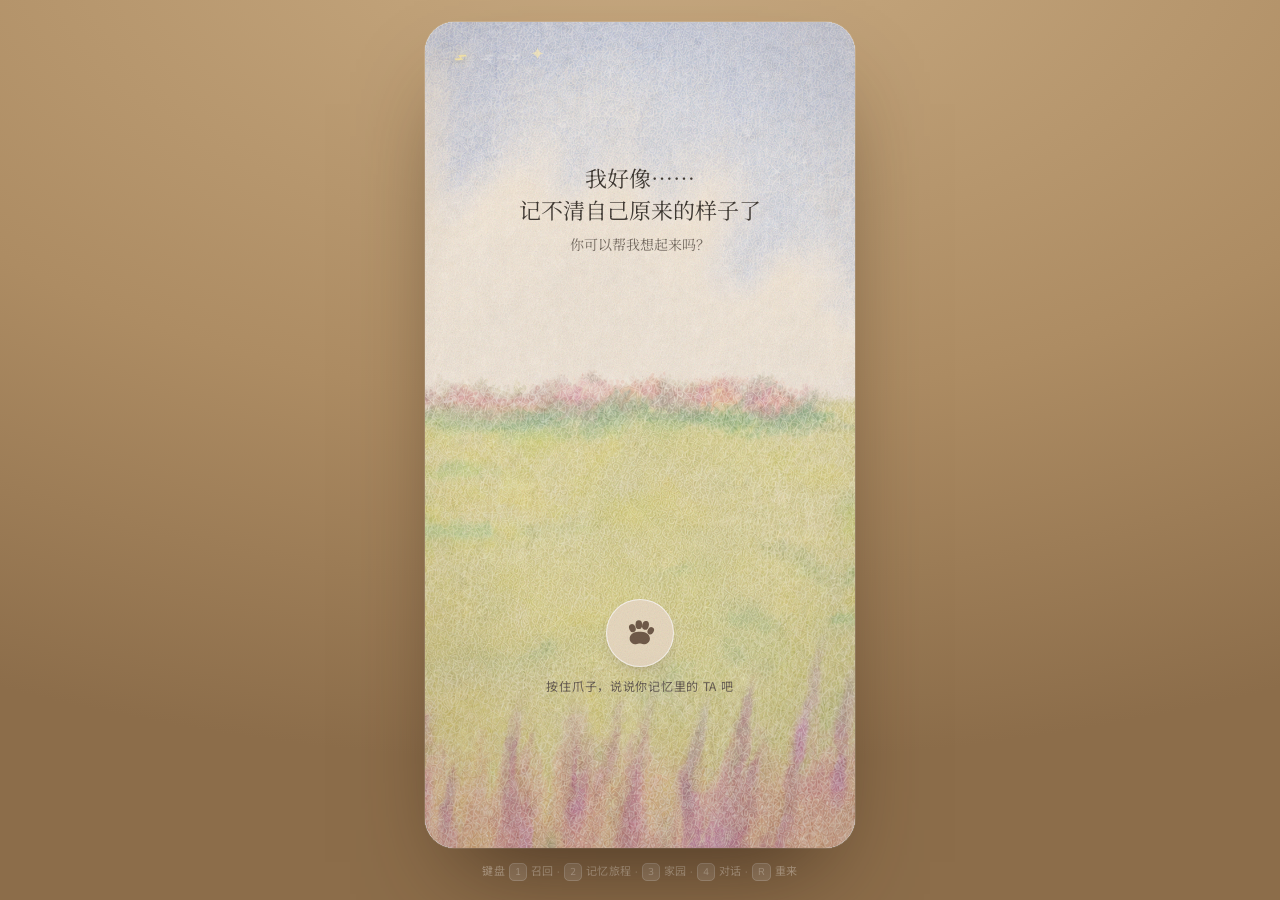
==== prototype/index.html @ 5ba0af64 "feat: update Puppyland onboarding and memory journey" ====
<!doctype html>
<html lang="zh-CN">
<head>
<meta charset="utf-8">
<meta name="viewport" content="width=device-width, initial-scale=1, viewport-fit=cover">
<title>Puppyland</title>
<link rel="preconnect" href="https://fonts.googleapis.com">
<link rel="preconnect" href="https://fonts.gstatic.com" crossorigin>
<link rel="stylesheet" href="https://fonts.googleapis.com/css2?family=Noto+Sans+SC:wght@300;400;500&family=Noto+Serif+SC:wght@300;400;500&family=Nunito:wght@400;600&family=Schoolbell&display=swap">
<link rel="stylesheet" href="style.css">
</head>
<body>

<svg class="svg-defs" aria-hidden="true" focusable="false">
  <symbol id="paw" viewBox="0 0 26 26">
    <ellipse cx="6.2" cy="9.4" rx="2.7" ry="3.5" transform="rotate(-20 6.2 9.4)"/>
    <ellipse cx="11.6" cy="6.4" rx="2.8" ry="3.7"/>
    <ellipse cx="17.2" cy="7.0" rx="2.8" ry="3.7" transform="rotate(14 17.2 7)"/>
    <ellipse cx="21.6" cy="11.6" rx="2.5" ry="3.2" transform="rotate(30 21.6 11.6)"/>
    <path d="M13.6 12.4c4.3 0 7.3 2.6 7.3 5.8 0 3-2.6 4.6-5.2 4.6-1.5 0-2.2-.5-3.3-.5-1.1 0-1.8.5-3.3.5-2.6 0-5.2-1.6-5.2-4.6 0-3.2 3-5.8 7.3-5.8Z"/>
  </symbol>
  <symbol id="play" viewBox="0 0 24 24"><path d="M9 6.6c0-.9 1-1.4 1.7-.9l7.2 4.9a1.1 1.1 0 0 1 0 1.8l-7.2 4.9c-.7.5-1.7 0-1.7-.9V6.6Z"/></symbol>
  <symbol id="send" viewBox="0 0 24 24"><path d="M4.3 11.2 18.6 5.1c.9-.4 1.8.5 1.4 1.4l-6.1 14.3c-.4 1-1.8.9-2.1-.1l-1.6-5.3-5.3-1.6c-1-.3-1.1-1.7-.1-2.1Z"/></symbol>
  <symbol id="camera" viewBox="0 0 24 24"><path d="M9.2 4.5h5.6l1.1 2h2.6a2 2 0 0 1 2 2v8.8a2 2 0 0 1-2 2H5.5a2 2 0 0 1-2-2V8.5a2 2 0 0 1 2-2h2.6l1.1-2Z" fill="none" stroke="currentColor" stroke-width="1.6" stroke-linejoin="round"/><circle cx="12" cy="12.8" r="3.4" fill="none" stroke="currentColor" stroke-width="1.6"/></symbol>
</svg>

<div id="app">
  <div class="stage" id="stage">
    <div class="grain" aria-hidden="true"></div>
    <div class="vignette" aria-hidden="true"></div>

    <!-- ── 品牌开屏 ─────────────────────────────────── -->
    <section class="scene splash-screen" data-scene="splash" aria-label="Puppyland 开屏">
      <div class="splash-center" aria-hidden="true">
        <img src="assets/puppyland-mark.png" alt="">
      </div>
      <div class="splash-brand" aria-label="Puppyland">
        <img src="assets/puppyland-mark.png" alt="">
        <span>Puppyland</span>
      </div>
    </section>

    <!-- ── 第二阶段：连续叙事式记忆旅程 ───────────────── -->
    <section class="scene journey-page" data-scene="journey" aria-label="记忆旅程">
      <div class="journey-world" id="journeyWorld">
        <div class="journey-sky"></div>
        <div class="journey-mountains"></div>
        <div class="journey-ground"></div>
        <div class="journey-road"></div>
        <div class="journey-bridge" aria-hidden="true"><span></span></div>
        <div class="journey-particles" id="journeyParticles"></div>
        <div class="pet-slot journey-pet" id="journeyPet">
          <img class="pet" src="assets/pet-idle.webp" alt="正在找回自己的小狗">
        </div>
        <video class="journey-group-video" id="journeyGroupVideo" src="assets/puppy-group-bridge.mp4" muted playsinline preload="auto" aria-label="小狗们一起走过彩虹桥"></video>
      </div>
      <div class="journey-progress" id="journeyProgress" aria-label="记忆旅程足迹"></div>
      <div class="journey-card" id="journeyCard">
        <p class="journey-kicker" id="journeyKicker">召回 TA</p>
        <h2 class="journey-title" id="journeyTitle">我好像……记不清自己原来的样子了</h2>
        <p class="journey-copy" id="journeyCopy">你可以帮我想起来吗？</p>
        <div class="journey-creator" id="journeyCreator">
          <button class="journey-voice" id="journeyVoice" type="button" aria-label="按住爪子，说说你记忆里的 TA 吧">
            <svg viewBox="0 0 26 26"><use href="#paw"></use></svg>
          </button>
          <span class="journey-voice-label" id="journeyVoiceLabel">按住爪子，说说你记忆里的 TA 吧</span>
        </div>
        <div class="journey-confirm" id="journeyConfirm" hidden>
          <div class="journey-confirm-tools">
            <p>照片会帮助我更快找回自己的样子。</p>
            <label class="journey-add-photo" aria-label="补充照片，让小狗更像记忆里的样子">
              <input id="journeyRegeneratePhoto" type="file" accept="image/*">
              <svg viewBox="0 0 24 24" aria-hidden="true"><use href="#camera"></use></svg>
              <span>补充照片</span>
            </label>
          </div>
          <button class="ghost-btn journey-confirm-btn" id="journeyConfirmBtn" type="button">暂时跳过</button>
        </div>
      </div>
    </section>

    <!-- ── 从狗狗社区进入属于 TA 的家 ────────────────── -->
    <section class="scene neighborhood-scene" data-scene="weave" aria-label="寻找属于小狗的家">
      <div class="neighborhood-camera" aria-hidden="true">
        <div class="neighborhood-map">
          <img src="assets/puppy-neighborhood.jpg" alt="">
          <i class="neighbor-light light-one"></i>
          <i class="neighbor-light light-two"></i>
          <i class="neighbor-light light-three"></i>
          <div class="chosen-home">
            <span class="chosen-halo"></span>
            <svg viewBox="0 0 26 26"><use href="#paw"></use></svg>
          </div>
        </div>
        <div class="neighborhood-wash"></div>
      </div>
      <div class="dock">
        <p class="narration serif" id="nWeave"></p>
      </div>
    </section>

    <!-- ── 第三阶段：家园入口 ─────────────────────────── -->
    <section class="scene home-hub" data-scene="home" aria-label="小狗的家">
      <div class="home-art" aria-hidden="true"></div>
      <div class="home-night" aria-hidden="true"></div>
      <button class="home-hotspot home-lamp" id="homeLamp" type="button" aria-label="关灯，让小狗休息"></button>
      <button class="home-hotspot home-mailbox" id="homeMailbox" type="button" aria-label="打开信箱，阅读今天的来信"></button>
      <button class="home-hotspot home-bowl" id="homeBowl" type="button" aria-label="点击饭盆"></button>
      <button class="home-hotspot home-pet" id="homePet" type="button" aria-label="和小狗说说话"></button>
      <p class="home-bubble" id="homeNote" role="status" aria-live="polite"></p>
    </section>

    <!-- ── 读信子页面 ───────────────────────────────── -->
    <section class="scene letter-page" data-scene="letter" aria-label="今天的来信">
      <section class="letter-sheet" id="letterSheet" aria-labelledby="letterTitle" hidden>
        <button class="letter-close" id="letterClose" type="button" aria-label="回到家">×</button>
        <div class="letter-reading">
          <p class="letter-date" id="letterDate"></p>
          <h2 id="letterTitle">今天的信</h2>
          <div class="letter-body" id="letterBody"></div>
          <p class="letter-sign" id="letterSign"></p>
        </div>
      </section>
    </section>

    <!-- ── Companion：小狗对话 ───────────────────────── -->
    <section class="scene companion" data-scene="companion" aria-label="家园">
      <header class="c-head">
        <span class="c-name" id="cName">家</span>
        <span class="c-sub" id="cSub">灯还亮着</span>
        <button class="home-back" id="homeBack" type="button" aria-label="回到小狗的家">
          <span class="home-back-roof"></span><span class="home-back-wall"></span>
        </button>
      </header>
      <div class="thread" id="thread" role="log" aria-live="polite"></div>
      <div class="pet-slot companion-pet" id="petC"><img class="pet" src="assets/pet-idle.webp" alt="小狗陪在身边"></div>
      <form class="composer" id="composer" autocomplete="off">
        <input class="c-input" id="cInput" type="text" placeholder="说点什么…" aria-label="说点什么">
        <button class="icon-btn continue" id="btnContinue" type="button" aria-label="继续，让故事往下走">
          <svg viewBox="0 0 24 24"><use href="#play"></use></svg>
        </button>
        <button class="icon-btn send" id="btnSend" type="submit" aria-label="发送">
          <svg viewBox="0 0 24 24"><use href="#send"></use></svg>
        </button>
      </form>
    </section>

    <!-- 通用：语音录制浮层 -->
    <div class="rec-overlay" id="recOverlay" hidden>
      <div class="rec-card">
        <div class="wave" id="wave" aria-hidden="true"></div>
        <p class="rec-tip" id="recTip">松开结束</p>
      </div>
    </div>
  </div>

  <p class="stage-note">键盘 <kbd>1</kbd> 召回 · <kbd>2</kbd> 记忆旅程 · <kbd>3</kbd> 家园 · <kbd>4</kbd> 对话 · <kbd>R</kbd> 重来</p>
</div>

<script src="app.js"></script>
</body>
</html>
---- prototype/style.css ----
/* ==========================================================================
   记忆家园 Memory Home — 前端原型样式
   视觉基准：牛皮纸质感 2D 治愈系插画（取自参考图的房子与小狗三视图）
   这是一个"单一视觉世界"的设计：画面里的白天/夜晚由剧情决定，
   不跟随系统深浅色切换，因此所有颜色都显式绘制，不做 prefers-color-scheme 反转。
   ========================================================================== */

:root{
  /* 纸与光 */
  --kraft:        #E4CEAC;   /* 牛皮纸底 */
  --kraft-deep:   #C6A882;   /* 页面外场 / 黄昏 */
  --cream:        #F7E8CD;   /* 房子填充、卡片、消息底 */
  --cream-hi:     #FDF4E4;

  /* 物件色（全部来自参考图） */
  --terracotta:   #C87C5C;   /* 信箱、灯罩 —— 唯一的强调色 */
  --terracotta-d: #A96044;
  --dusk-blue:    #9FBBD1;   /* 窗、饭盆 */
  --dusk-blue-d:  #7C9DB8;
  --bulb:         #F2C56E;   /* 灯光、亮起的爪印 */
  --wood:         #C9A87C;

  /* 墨（永远是柔褐，不用纯黑） */
  --ink:          #4B3A2E;
  --ink-mid:      #7A6350;
  --ink-soft:     #9A8168;
  --ink-faint:    rgba(75,58,46,.30);

  /* 夜 */
  --night:        #3B322D;
  --night-hi:     #55483F;

  --r-lg: 26px;
  --r-md: 16px;
  --r-sm: 10px;

  --ease: cubic-bezier(.22,.61,.36,1);
  --detail: 0;              /* 0 = 轮廓模糊，1 = 形象清晰 */

  --font-ui: "Noto Sans SC", "PingFang SC", "Hiragino Sans GB", system-ui, sans-serif;
  --font-story: "Noto Serif SC", "Songti SC", Georgia, serif;
  --font-num: "Nunito", var(--font-ui);
  --font-brand: "Schoolbell", "Comic Sans MS", cursive;
}

*,*::before,*::after{ box-sizing:border-box; }

html,body{ height:100%; }
body{
  margin:0;
  font-family:var(--font-ui);
  color:var(--ink);
  background:
    radial-gradient(120% 95% at 50% -10%, #C9AB82 0%, #AD8C63 58%, #8C6D4A 100%);
  -webkit-font-smoothing:antialiased;
  text-rendering:optimizeLegibility;
}

.svg-defs{ position:absolute; width:0; height:0; overflow:hidden; }

#app{
  min-height:100dvh;
  display:flex;
  flex-direction:column;
  align-items:center;
  justify-content:center;
  gap:14px;
  padding:18px;
}

/* ── 舞台（手机画幅） ───────────────────────────────── */
.stage{
  position:relative;
  width:min(430px, 100%);
  height:min(880px, calc(100dvh - 74px));
  border-radius:30px;
  overflow:hidden;
  background:var(--kraft);
  box-shadow:
    0 48px 90px -34px rgba(48,31,18,.72),
    0 0 0 1px rgba(255,255,255,.16),
    0 2px 0 0 rgba(255,255,255,.35) inset;
  isolation:isolate;
}

.grain{
  position:absolute; inset:0; z-index:60; pointer-events:none;
  opacity:.16; mix-blend-mode:multiply;
  background-image:url("data:image/svg+xml,%3Csvg xmlns='http://www.w3.org/2000/svg' width='200' height='200'%3E%3Cfilter id='n'%3E%3CfeTurbulence type='fractalNoise' baseFrequency='0.85' numOctaves='4' stitchTiles='stitch'/%3E%3C/filter%3E%3Crect width='200' height='200' filter='url(%23n)'/%3E%3C/svg%3E");
}
.vignette{
  position:absolute; inset:0; z-index:59; pointer-events:none;
  background:radial-gradient(105% 75% at 50% 42%, transparent 45%, rgba(90,62,40,.22) 100%);
}

.stage-note{
  margin:0; font-family:var(--font-num); font-size:11px; letter-spacing:.04em;
  color:rgba(255,246,232,.5);
}
.stage-note kbd{
  font-family:var(--font-num); font-size:10px; padding:1px 5px;
  border-radius:5px; background:rgba(255,255,255,.16); border:1px solid rgba(255,255,255,.22);
}

/* ── 场景切换 ──────────────────────────────────────── */
.scene{
  position:absolute; inset:0; z-index:10;
  display:flex; flex-direction:column;
  opacity:0; visibility:hidden;
  transition:opacity .9s var(--ease), visibility .9s;
}
.scene.is-active{ opacity:1; visibility:visible; }
.scene.is-leaving{ opacity:0 !important; visibility:hidden !important; transition:none !important; }
.scene{ --dock-tint:241,226,199; }

/* ── Puppyland 品牌开屏 ────────────────────────────── */
.stage.is-splash .vignette{ opacity:0; }
.stage.is-splash .grain{ opacity:.09; }
.splash-screen{
  background:
    radial-gradient(90% 62% at 50% 43%, rgba(255,249,232,.48), transparent 72%),
    linear-gradient(180deg,#EDE1CE 0%,#E7D6BC 54%,#E4D0B2 100%);
  color:#4A423A;
}
.splash-center{
  position:absolute; left:50%; top:44%; width:116px; height:116px;
  transform:translate(-50%,-50%);
  display:grid; place-items:center;
  border-radius:50%;
  background:rgba(255,249,238,.28);
  box-shadow:0 12px 32px rgba(126,96,64,.08);
  animation:splashMarkIn .9s var(--ease) both;
}
.splash-center img{ display:block; width:88px; height:88px; object-fit:contain; }
.splash-brand{
  position:absolute; left:50%; bottom:calc(8.5% + env(safe-area-inset-bottom));
  transform:translateX(-50%);
  display:flex; align-items:center; justify-content:center; gap:11px;
  white-space:nowrap;
  animation:splashBrandIn .8s var(--ease) .45s both;
}
.splash-brand img{ width:35px; height:35px; object-fit:contain; }
.splash-brand span{
  color:#403A35;
  font-family:var(--font-brand);
  font-size:39px; font-weight:400; line-height:1;
  letter-spacing:.025em;
}
@keyframes splashMarkIn{ from{ opacity:0; transform:translate(-50%,-46%) scale(.9); } to{ opacity:1; transform:translate(-50%,-50%) scale(1); } }
@keyframes splashBrandIn{ from{ opacity:0; transform:translate(-50%,10px); } to{ opacity:1; transform:translate(-50%,0); } }

.world{ position:absolute; inset:0; overflow:hidden; }

.dock{
  position:absolute; left:0; right:0; bottom:0; z-index:7;
  padding:26px 24px calc(24px + env(safe-area-inset-bottom));
  display:flex; flex-direction:column; gap:14px;
  background:linear-gradient(180deg, rgba(var(--dock-tint),0) 0%, rgba(var(--dock-tint),.7) 22%, rgba(var(--dock-tint),.95) 58%, rgba(var(--dock-tint),.98) 100%);
  transition:background 2.4s var(--ease);
}

/* ── 旁白 ─────────────────────────────────────────── */
.narration{
  margin:0; min-height:3.2em;
  font-family:var(--font-story); font-weight:300;
  font-size:16.5px; line-height:1.85; letter-spacing:.02em;
  color:var(--ink); text-wrap:pretty;
}
.narration .dim{ color:var(--ink-soft); }
.narration em{ font-style:normal; color:var(--terracotta-d); }
.serif{ font-family:var(--font-story); }

/* ── 操作槽 ───────────────────────────────────────── */
.slot{ display:flex; flex-direction:column; gap:12px; align-items:center; }
.slot-row{ display:flex; gap:10px; width:100%; align-items:center; }

/* 按住说话的发光爪印 */
.paw-btn{
  position:relative; width:74px; height:74px; padding:0;
  border:0; border-radius:50%; cursor:pointer;
  background:radial-gradient(circle at 50% 42%, #FBE0A6 0%, var(--bulb) 55%, #E0A653 100%);
  box-shadow:0 0 0 8px rgba(242,197,110,.18), 0 0 26px 4px rgba(242,197,110,.45), 0 8px 18px -6px rgba(120,80,40,.5);
  color:#8A5A2E;
  display:grid; place-items:center;
  touch-action:none;
  /* 长按时不要触发选中/系统菜单/拖拽，这些都会打断手势 */
  -webkit-user-select:none; user-select:none;
  -webkit-touch-callout:none; -webkit-tap-highlight-color:transparent;
  transition:transform .25s var(--ease), box-shadow .3s var(--ease);
  animation:breathe 3.4s ease-in-out infinite;
}
.paw-btn svg{ width:34px; height:34px; fill:currentColor; opacity:.75; }
.paw-btn:hover{ transform:scale(1.04); }
.paw-btn.is-holding{
  transform:scale(1.12);
  box-shadow:0 0 0 14px rgba(242,197,110,.22), 0 0 44px 10px rgba(242,197,110,.6);
  animation:none;
}
.paw-btn::after{
  content:""; position:absolute; inset:-6px; border-radius:50%;
  border:1.5px solid rgba(242,197,110,.5); opacity:0;
}
.paw-btn.is-holding::after{ animation:ripple 1.2s ease-out infinite; }

@keyframes breathe{ 0%,100%{ transform:scale(1); } 50%{ transform:scale(1.045); } }
@keyframes ripple{ 0%{ opacity:.7; transform:scale(1); } 100%{ opacity:0; transform:scale(1.6); } }

.paw-label{
  font-size:12.5px; color:var(--ink-soft); letter-spacing:.06em;
}

/* 文字 / 幽灵按钮 */
.ghost-btn{
  font-family:var(--font-ui); font-size:13px; letter-spacing:.06em;
  color:var(--ink-mid); background:transparent; cursor:pointer;
  border:1px solid rgba(75,58,46,.22); border-radius:999px;
  padding:9px 20px;
  transition:background .25s, color .25s, border-color .25s;
}
.ghost-btn:hover{ background:rgba(255,255,255,.4); color:var(--ink); border-color:rgba(75,58,46,.36); }

.primary-btn{
  font-family:var(--font-ui); font-size:14px; font-weight:500; letter-spacing:.1em;
  color:var(--cream-hi); background:var(--terracotta); cursor:pointer;
  border:0; border-radius:999px; padding:13px 34px;
  box-shadow:0 8px 18px -8px rgba(168,90,60,.85);
  transition:transform .2s var(--ease), background .25s;
}
.primary-btn:hover{ background:var(--terracotta-d); transform:translateY(-1px); }

.skip{
  position:absolute; top:calc(16px + env(safe-area-inset-top)); right:18px; z-index:20;
  font-family:var(--font-ui); font-size:12px; letter-spacing:.12em;
  color:rgba(247,232,205,.62); background:transparent; border:0; cursor:pointer;
  padding:6px 8px;
}
.skip:hover{ color:var(--cream-hi); }

:where(button, input, [tabindex]):focus-visible{
  outline:2px solid var(--terracotta); outline-offset:3px; border-radius:6px;
}

/* 文字输入 */
.field{
  width:100%; display:flex; gap:8px; align-items:flex-end;
  background:var(--cream-hi); border:1px solid rgba(75,58,46,.14);
  border-radius:var(--r-md); padding:10px 10px 10px 14px;
  box-shadow:0 6px 14px -10px rgba(90,60,35,.6);
}
.field textarea{
  flex:1; border:0; resize:none; background:transparent; outline:none;
  font-family:var(--font-story); font-size:15px; line-height:1.7; color:var(--ink);
  max-height:96px;
}
.field textarea::placeholder{ color:rgba(122,99,80,.5); }

.icon-btn{
  flex:0 0 auto; width:38px; height:38px; border:0; border-radius:50%;
  display:grid; place-items:center; cursor:pointer;
  background:var(--terracotta); color:var(--cream-hi);
  transition:background .25s, transform .2s var(--ease);
}
.icon-btn svg{ width:19px; height:19px; fill:currentColor; }
.icon-btn:hover{ background:var(--terracotta-d); transform:scale(1.05); }
.icon-btn.quiet{ background:rgba(75,58,46,.09); color:var(--ink-mid); }
.icon-btn.quiet:hover{ background:rgba(75,58,46,.16); }

/* ── 爪印 ─────────────────────────────────────────── */
.pawmark{
  position:absolute; width:26px; height:26px;
  fill:rgba(75,58,46,.16);
  transition:fill .8s var(--ease), filter .8s var(--ease), transform .5s var(--ease);
}
.pawmark.is-lit{
  fill:var(--bulb);
  filter:drop-shadow(0 0 7px rgba(242,197,110,.85));
}
.trail{ position:absolute; z-index:3; inset:0; pointer-events:none; }

/* ── 第二阶段：JourneyPage ────────────────────────── */
.journey-page{ background:#B8C9E8; }
.journey-world{ position:absolute; inset:0; overflow:hidden; background:linear-gradient(180deg,#E9EEF9 0%,#C6D6F0 48%,#A9C6EA 100%); transition:background 1.8s var(--ease); }
.journey-world[data-level="1"]{ background:linear-gradient(180deg,#DCE7F5 0%,#C2DABF 58%,#8BBF8A 100%); }
.journey-world[data-level="2"]{ background:linear-gradient(180deg,#D9E5F4 0%,#B8D1B0 55%,#76AA76 100%); }
.journey-world[data-level="3"]{ background:linear-gradient(180deg,#D6E4F3 0%,#AFCBAA 55%,#6E9D70 100%); }
.journey-world[data-level="4"],.journey-world[data-level="5"]{ background:linear-gradient(180deg,#C7DDF4 0%,#B5D29E 52%,#6D9D6C 100%); }
.journey-world::before{ content:""; position:absolute; inset:-12%; z-index:1; pointer-events:none; background:radial-gradient(circle at 52% 48%,rgba(255,255,255,.78) 0 7%,transparent 25%),radial-gradient(circle at 30% 25%,rgba(255,255,255,.55) 0 4%,transparent 23%),radial-gradient(circle at 78% 68%,rgba(173,202,255,.55) 0 8%,transparent 28%); filter:blur(24px); opacity:.95; transition:opacity 2s var(--ease); }
.journey-world::after{ content:""; position:absolute; inset:0; z-index:0; pointer-events:none; background:#A7C7F0 url("assets/swimming.png") center 55% / cover no-repeat; opacity:0; transition:opacity 2.2s var(--ease); }
.journey-world[data-state="creation"]::after{
  opacity:1 !important;
  background:#E8E3D4 url("assets/grass.png") center / cover no-repeat;
  transition:none;
}
.journey-world[data-state="creation"]::before{ opacity:0; transition:none; }
.journey-world[data-state="creation"] .journey-pet{ opacity:0 !important; visibility:hidden; }
.journey-world[data-state="creation"] .journey-sky,.journey-world[data-state="creation"] .journey-mountains,.journey-world[data-state="creation"] .journey-ground,.journey-world[data-state="creation"] .journey-road{ opacity:0 !important; }
.journey-world[data-state="swimming"]::after,.journey-world[data-state="rainbow"]::after{ opacity:1; }
.journey-world.is-swimming{ background:#A7C7F0; }
.journey-world.is-swimming::before{ opacity:.12; }
.journey-world.is-swimming::after{ opacity:1; }
.journey-world.is-rainbow{ background:#E9EAD9 url("assets/rainbow-bridge.png") center / cover no-repeat; }
.journey-world.is-rainbow::before{ opacity:0; }
.journey-world.is-rainbow::after{ opacity:0; }
.journey-world.is-rainbow .journey-sky,.journey-world.is-rainbow .journey-mountains,.journey-world.is-rainbow .journey-ground,.journey-world.is-rainbow .journey-road{ opacity:0; }
.journey-world.is-swimming .journey-sky,.journey-world.is-swimming .journey-mountains,.journey-world.is-swimming .journey-ground,.journey-world.is-swimming .journey-road{ opacity:0; }
.journey-world:not(.is-swimming) .journey-sky{ opacity:.14; }
.journey-world:not(.is-swimming) .journey-mountains,.journey-world:not(.is-swimming) .journey-ground,.journey-world:not(.is-swimming) .journey-road{ opacity:0; }
.journey-sky{ position:absolute; inset:0; opacity:.55; background:radial-gradient(circle at 72% 18%,rgba(255,255,255,.8) 0 2px,transparent 3px),radial-gradient(circle at 23% 28%,rgba(255,255,255,.55) 0 2px,transparent 3px); transition:opacity 1.4s; }
.journey-mountains{ position:absolute; left:-10%; right:-10%; bottom:31%; height:34%; opacity:.38; background:#7897C7; clip-path:polygon(0 85%,17% 32%,31% 72%,48% 12%,63% 64%,78% 28%,100% 76%,100% 100%,0 100%); transition:opacity 1.4s; }
.journey-ground{ position:absolute; inset:auto -8% 0; height:48%; background:linear-gradient(180deg,rgba(109,158,100,.15),rgba(70,122,77,.68)); clip-path:ellipse(76% 62% at 50% 100%); transition:opacity 1.4s; }
.journey-road{ position:absolute; left:39%; bottom:-12%; width:23%; height:55%; background:rgba(224,204,166,.72); border-radius:50% 50% 0 0; transform:rotate(8deg); opacity:.55; transition:opacity 1.4s; }
.journey-world.is-running .journey-ground,.journey-world.is-running .journey-road{ animation:journeyScroll 3s linear infinite; }
@keyframes journeyScroll{ from{ transform:translateX(0); } to{ transform:translateX(-7%); } }
.journey-bridge{ position:absolute; left:62%; bottom:28%; width:80px; height:190px; opacity:0; transform:translateY(18px); transition:opacity 1.4s,transform 1.4s; }
.journey-bridge::before{ content:""; position:absolute; inset:0; border-top:8px solid #F7D9A6; border-radius:50% 50% 0 0; transform:rotate(-8deg); box-shadow:0 -18px 0 -10px #E6A5B6,0 -32px 0 -21px #9DAFE8; }
.journey-world.is-rainbow .journey-bridge{ opacity:0; transform:none; }
.journey-world.is-rainbow .journey-pet{ opacity:0; visibility:hidden; }
.journey-group-video{ position:absolute; inset:0; z-index:6; width:100%; height:100%; object-fit:cover; opacity:0; pointer-events:none; transition:opacity .8s ease; }
.journey-world.is-group-crossing .journey-group-video{ opacity:1; }
.journey-particles{ position:absolute; inset:0; opacity:.55; background-image:radial-gradient(circle,rgba(255,248,204,.9) 0 2px,transparent 3px); background-size:82px 96px; animation:floatParticles 8s linear infinite; }
@keyframes floatParticles{ to{ transform:translateY(-96px); } }
.journey-pet{ left:35%; bottom:35%; width:106px; margin-left:-53px; z-index:5; opacity:0; transition:filter 1.4s,opacity 1.4s,left 1.2s; }
.journey-pet .pet{ filter:blur(calc((1 - var(--detail)) * 5px)) drop-shadow(0 10px 12px rgba(45,73,112,.25)); }
.journey-world:not(.is-swimming) .journey-pet{ opacity:0; filter:blur(18px); }
.journey-world.is-running .journey-pet{ animation:journeyRun .75s ease-in-out infinite; }
@keyframes journeyRun{ 0%,100%{ transform:translateY(0) } 50%{ transform:translateY(-5px) } }
.journey-world.is-swimming .journey-pet{ opacity:0; }
.journey-world.is-rainbow .journey-pet{ left:70%; opacity:1; animation:journeyCross 2.6s var(--ease) forwards; }
@keyframes journeyCross{ to{ left:94%; transform:translateX(80px); } }
.journey-progress{ position:absolute; top:calc(17px + env(safe-area-inset-top)); left:24px; z-index:7; display:flex; gap:12px; align-items:center; color:rgba(255,255,255,.7); }
.journey-paw{ width:15px; height:15px; display:grid; place-items:center; font-size:24px; line-height:1; opacity:.45; transform:rotate(-35deg); transition:opacity .7s,color .7s; }
.journey-paw.is-done,.journey-paw.is-current{ color:#FFF0B5; opacity:1; text-shadow:0 0 12px rgba(255,225,137,.8); }
.journey-rainbow-mark{ font-size:18px; color:#FFF1C2; opacity:.8; }
.journey-card{ position:absolute; left:18px; right:18px; bottom:18px; z-index:8; padding:19px 19px calc(17px + env(safe-area-inset-bottom)); border-radius:22px; background:rgba(255,248,232,.9); box-shadow:0 15px 35px -20px rgba(49,71,105,.65); backdrop-filter:blur(8px); }
.journey-card.is-over-water{ top:58px; bottom:auto; }
.journey-card.is-creating{ top:17%; bottom:auto; padding:0 22px; background:transparent; box-shadow:none; backdrop-filter:none; text-align:center; }
.journey-card[data-state="creation"]{ top:17%; bottom:auto; padding:0 22px; background:transparent; box-shadow:none; backdrop-filter:none; text-align:center; }
.journey-card[data-state="story"]{ top:14%; bottom:auto; padding:0 22px; background:transparent; box-shadow:none; backdrop-filter:none; text-align:center; }
.journey-card[data-state="story"] .journey-kicker{ color:#8A7869; }
.journey-card[data-state="story"] .journey-title{ color:#403A34; font-size:22px; text-shadow:none; }
.journey-card[data-state="story"] .journey-copy{ color:#756B61; font-size:14px; text-shadow:none; }
.journey-card.is-creating .journey-kicker{ color:#8A7869; }
.journey-card.is-creating .journey-kicker{ display:none; }
.journey-card.is-creating .journey-title{ color:#403A34; font-size:22px; text-shadow:none; }
.journey-card.is-creating .journey-copy{ color:#756B61; text-shadow:none; }
.journey-card.is-creating .journey-creator{ margin-top:37vh; }
.journey-card.is-confirming{ top:24%; }
.journey-card.is-confirming .journey-creator{ display:none !important; }
.journey-card.is-creating:not(.is-confirming) .journey-confirm{ display:none !important; }
.journey-card.is-flowing{ padding:0 16px; background:transparent; box-shadow:none; backdrop-filter:none; text-align:center; }
.journey-card.is-flowing .journey-kicker{ color:#8A7869; }
.journey-card.is-flowing .journey-title{ color:#403A34; font-size:22px; text-shadow:none; }
.journey-card.is-flowing .journey-copy{ color:#756B61; font-size:14px; text-shadow:none; }
.journey-kicker{ margin:0 0 7px; color:var(--terracotta-d); font-size:11px; letter-spacing:.14em; }
.journey-title{ margin:0; font-family:var(--font-story); font-weight:400; font-size:20px; line-height:1.45; color:var(--ink); }
.journey-copy{ margin:7px 0 15px; color:var(--ink-mid); font-family:var(--font-story); font-size:14px; line-height:1.65; }
.journey-creator,.journey-memory,.journey-reveal{ display:flex; flex-direction:column; gap:10px; }
.journey-creator[hidden],.journey-memory[hidden],.journey-reveal[hidden]{ display:none; }
.journey-upload{ display:flex; align-items:center; justify-content:center; min-height:42px; border:1px dashed rgba(75,58,46,.28); border-radius:12px; color:var(--ink-mid); font-size:13px; cursor:pointer; }
.journey-upload input{ display:none; }
.journey-input{ width:100%; border:1px solid rgba(75,58,46,.16); border-radius:12px; padding:10px 12px; background:rgba(255,255,255,.55); color:var(--ink); font-family:var(--font-story); font-size:14px; outline:none; }
.journey-input:focus{ border-color:var(--terracotta); box-shadow:0 0 0 3px rgba(200,124,92,.12); }
.journey-description{ resize:none; }
.journey-memory-actions{ display:flex; justify-content:space-between; align-items:center; gap:8px; }
.journey-memory-actions .primary-btn{ padding:11px 17px; font-size:12px; }
.journey-memory-actions .ghost-btn{ padding:8px 10px; font-size:11px; }
.journey-reveal p{ margin:0; font-family:var(--font-story); color:var(--ink-mid); font-size:14px; line-height:1.8; }
.journey-world.is-processing .journey-particles{ animation-duration:1.3s; opacity:1; }
.journey-world[data-state="swimming"][data-scene-index="0"]{ background:#E8E3D4 url("assets/grass.png") center / cover no-repeat !important; }
.journey-world[data-state="swimming"][data-scene-index="0"]::before,.journey-world[data-state="swimming"][data-scene-index="0"]::after{ opacity:0 !important; transition:none !important; }
.journey-world[data-state="swimming"][data-scene-index="0"]::after{ background:none !important; }
.journey-world[data-state="swimming"][data-scene-index="0"] .journey-sky,.journey-world[data-state="swimming"][data-scene-index="0"] .journey-mountains,.journey-world[data-state="swimming"][data-scene-index="0"] .journey-ground,.journey-world[data-state="swimming"][data-scene-index="0"] .journey-road{ opacity:0 !important; }
.journey-world[data-state="swimming"][data-scene-index="0"] .journey-pet{ opacity:1 !important; visibility:visible; }
.journey-world[data-state="swimming"][data-scene-index="0"] .journey-pet .pet{ opacity:0; }
.journey-world[data-state="swimming"][data-scene-index="0"] .journey-pet::before{
  content:""; position:absolute; left:50%; top:50%; width:66px; height:58px; transform:translate(-50%,-50%);
  border-radius:52% 48% 46% 54%; background:rgba(255,252,243,.9);
  box-shadow:-28px 17px 0 -13px rgba(255,252,243,.82),29px 18px 0 -13px rgba(255,252,243,.82),-39px 1px 0 -24px rgba(255,252,243,.78),0 0 28px 12px rgba(255,246,213,.82);
  filter:blur(9px); animation:journeyRun .9s ease-in-out infinite;
}
.journey-world[data-scene-index="1"]{ background:#A7C7F0 !important; }
.journey-world[data-scene-index="1"]::after{ opacity:1 !important; background:#A7C7F0 url("assets/swimming.png") center / cover no-repeat; filter:blur(4px) saturate(.82); transform:scale(1.02); }
.journey-world[data-scene-index="1"] .journey-pet{ opacity:0 !important; visibility:hidden; }
.journey-world[data-scene-index="2"]{ background:#E9EAD9 url("assets/rainbow-bridge.png") center / cover no-repeat !important; }
.journey-world[data-scene-index="2"]::before,.journey-world[data-scene-index="2"]::after{ opacity:0 !important; }
.journey-world[data-scene-index="2"] .journey-sky,.journey-world[data-scene-index="2"] .journey-mountains,.journey-world[data-scene-index="2"] .journey-ground,.journey-world[data-scene-index="2"] .journey-road,.journey-world[data-scene-index="2"] .journey-pet{ opacity:0 !important; visibility:hidden; }
.journey-voice{ width:68px; height:68px; margin:10px auto 0; border:0; border-radius:50%; color:#705A49; background:#E7D8BF; box-shadow:0 6px 16px -9px rgba(69,55,43,.55),inset 0 0 0 1px rgba(255,255,255,.7); display:grid; place-items:center; cursor:pointer; transition:transform .25s var(--ease),background .25s; }
.journey-voice svg{ width:31px; height:31px; fill:currentColor; }
.journey-voice:hover{ transform:scale(1.05); background:#DDC9AA; }
.journey-voice.is-listening{ animation:journeyListen 1s ease-in-out infinite; background:#D9B68C; }
@keyframes journeyListen{ 50%{ transform:scale(1.12); box-shadow:0 0 0 10px rgba(221,201,170,.45); } }
.journey-voice-label{ color:#665D54; font-size:12px; letter-spacing:.06em; }
.journey-confirm[hidden]{ display:none; }
.journey-confirm{ display:flex; flex-direction:column; align-items:center; gap:9px; }
.journey-card.is-confirming .journey-confirm{ margin-top:9vh; }
.journey-confirm-pet{ width:168px; height:168px; display:grid; place-items:center; margin:0 auto 4px; }
.journey-confirm-pet img{ display:block; width:100%; height:auto; filter:drop-shadow(0 13px 16px rgba(81,66,48,.2)); }
.journey-confirm-note{ margin:0; color:#665D54; font-family:var(--font-story); font-size:14px; }
.journey-confirm-tools{ display:flex; flex-direction:column; align-items:center; justify-content:center; gap:8px; color:#756B61; font-size:11px; line-height:1.5; text-align:center; }
.journey-confirm-tools p{ margin:0; }
.journey-add-photo{ min-height:36px; padding:0 14px; border:1px solid rgba(75,58,46,.22); border-radius:999px; display:flex; align-items:center; justify-content:center; gap:7px; color:#705A49; background:rgba(255,255,255,.56); box-shadow:0 7px 16px -13px rgba(69,55,43,.65); cursor:pointer; transition:transform .25s var(--ease),background .25s,border-color .25s; }
.journey-add-photo input{ display:none; }
.journey-add-photo svg{ width:17px; height:17px; }
.journey-add-photo span{ font-size:12px; line-height:1; }
.journey-add-photo:hover{ transform:translateY(-1px); background:rgba(255,255,255,.76); border-color:rgba(112,90,73,.38); }
.journey-confirm-pet img.is-regenerating{ opacity:.42; filter:blur(7px) drop-shadow(0 13px 16px rgba(81,66,48,.2)); animation:journeyRegenerate 1.1s ease-in-out infinite; }
@keyframes journeyRegenerate{ 50%{ opacity:.78; transform:scale(1.035); } }
.journey-confirm-btn{ margin-top:4px; padding:11px 28px; font-size:12px; }

/* ── 房间（场景 1 / 2） ───────────────────────────── */
.room{                              /* 参考图里没有地平线：一整片牛皮纸，物件靠影子落地 */
  background:
    radial-gradient(120% 82% at 20% 8%, rgba(255,243,216,.6), transparent 58%),
    linear-gradient(178deg, #DAC09C 0%, #E3CDAC 52%, #D6BB98 100%);
}
.room.daylight{
  background:
    radial-gradient(120% 82% at 20% 6%, rgba(255,248,228,.78), transparent 60%),
    linear-gradient(178deg, #E7D5B4 0%, #EFE3C7 52%, #E3CFAE 100%);
}

.sky{                               /* 时间流逝：早晨 → 黄昏 → 夜 */
  position:absolute; inset:0; z-index:2; opacity:0; pointer-events:none;
  background:linear-gradient(178deg, #372C25 0%, #4C3B30 58%, #6B5340 100%);
  transition:opacity 2.4s var(--ease);
}
.room[data-time="dusk"] .sky{ opacity:.22; }
.room[data-time="night"] .sky{ opacity:.55; }

.light-shaft{                       /* 窗口洒进来的一道斜光 */
  position:absolute; z-index:2; left:-4%; top:6%; width:46%; height:70%;
  background:linear-gradient(150deg, rgba(255,240,204,.85) 0%, rgba(255,240,204,.2) 46%, rgba(255,240,204,0) 70%);
  filter:blur(16px); opacity:.5; pointer-events:none;
  transition:opacity 2s var(--ease);
}
.room[data-time="night"] .light-shaft{ opacity:.06; }

/* 物件基础 */
.obj{
  position:absolute; z-index:4;
  opacity:1; transform:translateY(0);
  filter:drop-shadow(0 9px 8px rgba(105,74,45,.16));
  transition:opacity 1.2s var(--ease), transform 1.2s var(--ease), filter .5s;
}
.obj.is-off{ opacity:0; transform:translateY(10px) scale(.96); pointer-events:none; }
[data-touch]{ cursor:pointer; }
[data-touch]::before{
  content:""; position:absolute; inset:-18px; border-radius:50%;
  background:radial-gradient(circle, rgba(242,197,110,.36), transparent 66%);
  opacity:0; transition:opacity .5s; pointer-events:none;
}
[data-touch]:not(.is-done)::before{ opacity:1; animation:breathe 3.6s ease-in-out infinite; }
[data-touch].is-done{ filter:drop-shadow(0 7px 7px rgba(105,74,45,.13)) saturate(.86); }
[data-touch]:hover{ transform:translateY(-3px); }

.obj-window{ left:8%; top:10%; width:74px; height:74px; border-radius:8px;
  background:var(--dusk-blue); box-shadow:inset 0 0 0 4px rgba(255,255,255,.6), 0 10px 22px -14px rgba(80,60,40,.7); }
.obj-window i{ position:absolute; inset:0; }
.obj-window i::before,.obj-window i::after{ content:""; position:absolute; background:var(--cream-hi); }
.obj-window i::before{ left:50%; top:6px; bottom:6px; width:6px; transform:translateX(-50%); }
.obj-window i::after{ top:50%; left:6px; right:6px; height:6px; transform:translateY(-50%); }

/* 桌子压在小狗前面：TA 是从桌子底下探出头的 */
.obj-table{ left:5%; bottom:42%; width:182px; height:120px; z-index:6; }
.obj-table b{ position:absolute; left:0; top:0; width:182px; height:14px; border-radius:7px;
  background:var(--wood); }
.obj-table u{ position:absolute; top:12px; width:12px; height:108px; border-radius:0 0 5px 5px;
  background:#B8955F; left:18px; }
.obj-table u.r{ left:auto; right:16px; }

.obj-box{ right:11%; bottom:50%; width:72px; height:56px; border-radius:5px; z-index:5;
  background:#C08E58; box-shadow:inset 0 -10px 0 rgba(120,80,40,.14); }
.obj-box::after{ content:""; position:absolute; left:8px; right:8px; top:12px; height:4px;
  border-radius:2px; background:rgba(120,80,40,.24); }

.obj-bowl{ left:9%; bottom:42%; width:78px; height:38px; border-radius:6px 6px 34px 34px;
  background:var(--dusk-blue); box-shadow:inset 0 6px 0 rgba(255,255,255,.4); }
.obj-bowl .ripple{
  position:absolute; left:50%; top:0; width:74px; height:74px; margin:-37px 0 0 -37px;
  border-radius:50%; border:2px solid var(--bulb); opacity:0;
}
.obj-bowl.is-active .ripple{ animation:ripple .9s ease-out 2; }

.obj-keys{ right:9%; top:18%; width:36px; height:72px; }
.obj-keys b{ position:absolute; left:50%; top:0; width:3px; height:22px; margin-left:-1.5px; background:rgba(75,58,46,.38); }
.obj-keys b::after{ content:""; position:absolute; left:50%; top:18px; width:20px; height:20px; margin-left:-10px;
  border-radius:50%; border:3px solid #9C8B72; }
.obj-keys em{ position:absolute; top:34px; left:4px; width:11px; height:30px; border-radius:3px;
  background:#A9967A; transform-origin:top center; }
.obj-keys em::after{ content:""; position:absolute; left:0; bottom:4px; width:6px; height:9px; background:#A9967A; }
.obj-keys em.k2{ left:20px; height:24px; background:#BCA98B; }
.obj-keys.is-active em{ animation:jingle .5s ease-in-out 3; }
@keyframes jingle{ 0%,100%{transform:rotate(0)} 30%{transform:rotate(11deg)} 70%{transform:rotate(-9deg)} }

.obj-sofa{ right:5%; bottom:46%; width:126px; height:66px; z-index:5; }
.obj-sofa b{ position:absolute; left:0; bottom:0; width:126px; height:40px; border-radius:9px 9px 6px 6px;
  background:var(--terracotta); box-shadow:0 10px 18px -12px rgba(120,60,35,.8); }
.obj-sofa u{ position:absolute; left:7px; bottom:32px; width:112px; height:32px; border-radius:13px 13px 0 0; background:#D8977A; }

.obj-leash{ left:45%; top:9%; width:34px; height:96px; transform-origin:50% 0; }
.obj-leash::after{ content:""; position:absolute; left:50%; top:-9px; width:16px; height:9px;
  margin-left:-8px; border-radius:4px 4px 0 0; background:rgba(75,58,46,.42); }
.obj-leash u{ position:absolute; left:50%; top:0; width:30px; height:30px; margin-left:-15px;
  border:6px solid var(--terracotta-d); border-radius:50%; }
.obj-leash b{ position:absolute; left:50%; top:26px; width:13px; height:56px; margin-left:-6.5px;
  border-radius:5px; background:var(--terracotta-d); }
.obj-leash i{ position:absolute; left:50%; top:78px; width:11px; height:17px; margin-left:-5.5px;
  border-radius:3px 3px 5px 5px; background:#9C8B72; }
.obj-leash.is-active{ animation:sway 1.1s ease-in-out 2; }
@keyframes sway{ 0%,100%{transform:rotate(0)} 50%{transform:rotate(6deg)} }

.obj-bed{ left:31%; bottom:40%; width:112px; height:36px; }
.obj-bed b{ position:absolute; inset:0; border-radius:20px; background:#D9C09A;
  box-shadow:inset 0 7px 13px rgba(115,84,52,.4), inset 0 -3px 0 rgba(255,255,255,.25); }
.obj-bed.is-active b{ box-shadow:inset 0 12px 20px rgba(115,84,52,.55); }

.touch-hint{
  position:absolute; left:50%; bottom:34%; transform:translateX(-50%); z-index:8;
  font-size:11.5px; letter-spacing:.14em; color:rgba(75,58,46,.48);
  transition:opacity .6s;
}
.touch-hint.is-hidden{ opacity:0; }

/* ── 宠物 ─────────────────────────────────────────── */
.pet-slot{
  position:absolute; z-index:5;
  left:50%; bottom:44%;
  width:118px; margin-left:-59px;
  transition:left 1.5s var(--ease), bottom 1.5s var(--ease);
}
.pet-slot::after{      /* 落在地板上的影子 */
  content:""; position:absolute; left:50%; bottom:7px; width:66%; height:15px;
  margin-left:-33%; border-radius:50%; z-index:-1;
  background:radial-gradient(50% 50% at 50% 50%, rgba(105,74,45,.42), rgba(105,74,45,0) 72%);
  filter:blur(3px);
}
.pet{
  display:block; width:100%; height:auto;
  filter:blur(calc((1 - var(--detail)) * 7px)) drop-shadow(0 10px 12px rgba(110,80,50,.22));
  opacity:calc(.5 + var(--detail) * .5);
  transition:filter 1.4s var(--ease), opacity 1.4s var(--ease), transform .6s var(--ease);
  transform-origin:50% 100%;
}
.pet-slot.face-left .pet{ transform:scaleX(-1); }
.pet-slot.is-bouncing .pet{ animation:bounce .62s ease-in-out 3; }
.pet-slot.is-running .pet{ animation:dash .5s ease-in-out 3; }
@keyframes bounce{ 0%,100%{ transform:translateY(0) } 45%{ transform:translateY(-15px) } }
@keyframes dash{ 0%,100%{ transform:translateY(0) rotate(0) } 50%{ transform:translateY(-7px) rotate(-3deg) } }
.pet-slot.face-left.is-bouncing .pet{ animation-name:bounceL; }
.pet-slot.face-left.is-running .pet{ animation-name:dashL; }
@keyframes bounceL{ 0%,100%{ transform:scaleX(-1) translateY(0) } 45%{ transform:scaleX(-1) translateY(-15px) } }
@keyframes dashL{ 0%,100%{ transform:scaleX(-1) translateY(0) rotate(0) } 50%{ transform:scaleX(-1) translateY(-7px) rotate(3deg) } }

/* ── 场景 3：夜里的爪印 ───────────────────────────── */
[data-scene="s3"] .world{ background:linear-gradient(178deg, #2F2823 0%, #3E332B 60%, #4C3E33 100%); }
[data-scene="s3"] .dock{ background:linear-gradient(180deg, rgba(60,50,42,0), rgba(48,40,34,.92) 30%, rgba(44,36,31,.97)); }
[data-scene="s3"] .narration{ color:rgba(247,232,205,.9); }
[data-scene="s3"] .narration em{ color:var(--bulb); }
[data-scene="s3"] .ghost-btn{ color:rgba(247,232,205,.72); border-color:rgba(247,232,205,.26); }
[data-scene="s3"] .ghost-btn:hover{ background:rgba(247,232,205,.1); color:var(--cream-hi); }
[data-scene="s3"] .paw-label{ color:rgba(247,232,205,.6); }
[data-scene="s3"] .field{ background:rgba(247,232,205,.94); }
.moon{
  position:absolute; right:9%; top:5%; width:60px; height:60px; border-radius:50%;
  background:radial-gradient(circle at 40% 38%, #FBEBC6, #E7C989);
  box-shadow:0 0 50px 16px rgba(242,197,110,.24);
}
.paw-field{ position:absolute; inset:0; }
.paw-choice{
  position:absolute; width:64px; height:64px; padding:0; border:0; background:transparent;
  cursor:pointer; display:grid; place-items:center;
  transition:transform .5s var(--ease), opacity .6s;
}
.paw-choice svg{ width:38px; height:38px; fill:rgba(247,232,205,.34); transition:fill .5s, filter .5s; }
.paw-choice:hover svg{ fill:rgba(247,232,205,.6); }
.paw-choice .tag{
  position:absolute; top:100%; left:50%; transform:translateX(-50%);
  white-space:nowrap; font-size:11px; letter-spacing:.06em;
  color:rgba(247,232,205,.55); margin-top:2px;
}
.paw-choice.is-chosen{ transform:scale(1.28); }
.paw-choice.is-chosen svg{ fill:var(--bulb); filter:drop-shadow(0 0 14px rgba(242,197,110,.9)); }
.paw-choice.is-dimmed{ opacity:.28; }
.paw-choice.is-kept svg{ fill:var(--bulb); filter:drop-shadow(0 0 20px rgba(242,197,110,1)); }

/* ── 狗狗社区：找到其中属于 TA 的一间 ─────────────── */
.neighborhood-scene{ overflow:hidden; background:#EED9BF; }
.neighborhood-camera{ position:absolute; inset:0; overflow:hidden; background:#EED9BF; }
.neighborhood-map{
  position:absolute; inset:0; opacity:0; transform:scale(.96);
  transform-origin:50% 61%; transition:transform 2.2s cubic-bezier(.55,.02,.18,1), opacity 1.35s ease, filter 1.5s ease;
}
.neighborhood-map>img{ width:100%; height:100%; display:block; object-fit:cover; }
.neighborhood-scene.is-settled .neighborhood-map{ opacity:1; transform:scale(1); }
.neighborhood-scene.is-entering .neighborhood-map{ opacity:1; transform:translateY(-11%) scale(5.15); filter:saturate(.92) brightness(1.05); }
.neighborhood-wash{
  position:absolute; inset:0; opacity:0; pointer-events:none;
  background:radial-gradient(circle at 50% 61%, rgba(255,244,214,0) 0 9%, rgba(238,217,191,.22) 25%, rgba(238,217,191,.62) 70%);
  transition:opacity 1.1s ease;
}
.neighborhood-scene.is-chosen .neighborhood-wash{ opacity:1; }
.neighborhood-scene.is-entering .neighborhood-wash{ opacity:0; }
.chosen-home{
  position:absolute; left:50%; top:61%; width:19%; aspect-ratio:1/1.08;
  transform:translate(-50%,-50%); display:grid; place-items:center; opacity:0;
  transition:opacity .8s ease, transform .9s var(--ease); pointer-events:none;
}
.chosen-halo{
  position:absolute; inset:-5%; border:1.5px solid rgba(203,130,92,.78); border-radius:44% 44% 34% 34%;
  background:rgba(255,239,199,.12); box-shadow:0 0 0 7px rgba(255,239,199,.12), 0 0 28px rgba(240,181,98,.56);
  animation:chosen-home-breathe 1.8s ease-in-out infinite;
}
.chosen-home svg{ width:20px; height:20px; fill:#C87E5B; filter:drop-shadow(0 1px 4px rgba(255,242,206,.9)); }
.neighborhood-scene.is-chosen .chosen-home{ opacity:1; transform:translate(-50%,-50%) scale(1.04); }
.neighborhood-scene.is-entering .chosen-home{ opacity:.2; }
.neighbor-light{
  position:absolute; width:8px; height:8px; border-radius:50%; opacity:0;
  background:#FFE4A2; box-shadow:0 0 13px 5px rgba(255,210,112,.66);
}
.light-one{ left:13%; top:22%; }.light-two{ right:12%; top:40%; }.light-three{ left:29%; top:76%; }
.neighborhood-scene.is-settled .neighbor-light{ animation:neighbor-wake 2.4s ease-in-out infinite alternate; }
.neighborhood-scene.is-settled .light-two{ animation-delay:.55s; }.neighborhood-scene.is-settled .light-three{ animation-delay:1.1s; }
@keyframes neighbor-wake{ 0%,25%{ opacity:.12; transform:scale(.75); } 70%,100%{ opacity:.8; transform:scale(1); } }
@keyframes chosen-home-breathe{ 50%{ transform:scale(1.06); box-shadow:0 0 0 10px rgba(255,239,199,.08), 0 0 38px rgba(240,181,98,.72); } }
.neighborhood-scene .dock{ z-index:4; padding-bottom:calc(42px + env(safe-area-inset-bottom)); background:linear-gradient(180deg,rgba(238,217,191,0),rgba(238,217,191,.94) 48%); transition:opacity .7s ease; }
.neighborhood-scene .narration{ text-align:center; color:#655348; text-shadow:0 1px 0 rgba(255,247,228,.75); }
.neighborhood-scene.is-entering .dock{ opacity:0; }

@media (prefers-reduced-motion:reduce){
  .neighborhood-map{ transition-duration:.01ms; }
  .neighbor-light,.chosen-halo{ animation:none !important; }
}

/* ── 第三阶段：首页 ─────────────────────────────────── */
.home-hub{ background:#EBD7BE; overflow:hidden; }
.home-hub.is-active{ z-index:61; }
.home-art{
  position:absolute; inset:0;
  /* 按参考图比例显示，房子不被拉伸；底部以纸张色延展 */
  background:#EBD7BE url("assets/home-v2.png") center / 100% auto no-repeat;
  transition:filter 1.1s var(--ease), transform 1.1s var(--ease);
}
.home-night{
  position:absolute; inset:0; pointer-events:none; opacity:0;
  background:linear-gradient(180deg, rgba(36,31,32,.34), rgba(34,28,30,.62));
  mix-blend-mode:multiply;
  transition:opacity 1.1s var(--ease);
}
.home-hub.is-lights-off .home-art{ filter:brightness(.73) saturate(.78); }
.home-hub.is-lights-off .home-night{ opacity:1; }
.home-hotspot:focus{ outline:none; }
.home-hotspot{
  position:absolute; z-index:3; padding:0; border:0; cursor:pointer; background:transparent;
  border-radius:50%; -webkit-tap-highlight-color:transparent;
}
.home-hotspot::after{ content:""; position:absolute; inset:-8px; border:1px solid rgba(255,238,180,.82); border-radius:inherit; opacity:0; transform:scale(.72); box-shadow:0 0 18px rgba(244,207,112,.58); pointer-events:none; }
.home-hotspot.is-reacting::after{ animation:home-object-glow .72s var(--ease) both; }
@keyframes home-object-glow{ 0%{ opacity:0; transform:scale(.72); } 38%{ opacity:1; } 100%{ opacity:0; transform:scale(1.16); } }
.home-lamp{ left:39%; top:27%; width:24%; height:11%; }
.home-mailbox{ left:23%; top:53%; width:19%; height:13%; border-radius:30%; }
.home-bowl{ left:28%; top:67%; width:18%; height:10%; border-radius:45%; }
.home-pet{ left:56%; top:56%; width:28%; height:25%; border-radius:42%; }
.home-bubble{
  position:absolute; z-index:4; left:69%; top:48%; margin:0; width:max-content; max-width:47%;
  padding:9px 13px; border-radius:15px 15px 4px 15px; transform:translate(-50%, 8px) scale(.96); opacity:0;
  color:var(--ink); background:rgba(255,249,234,.92); box-shadow:0 12px 24px -17px rgba(70,49,33,.75);
  font-family:var(--font-story); font-size:12px; line-height:1.55; letter-spacing:.025em;
  text-align:center; pointer-events:none; transition:opacity .3s, transform .3s var(--ease);
}
.home-bubble::after{ content:""; position:absolute; right:13px; bottom:-7px; width:14px; height:14px; background:inherit; clip-path:polygon(0 0,100% 0,100% 100%); }
.home-bubble.is-visible{ opacity:1; transform:translate(-50%,0) scale(1); }
.letter-sheet{
  position:absolute; z-index:8; left:18px; right:18px; bottom:24px; max-height:67%; overflow:auto;
  padding:28px 26px 24px; border-radius:5px 5px 20px 20px;
  background:linear-gradient(135deg, #FFF9EB, #F6E7CB); color:var(--ink);
  box-shadow:0 20px 42px rgba(48,32,19,.35); animation:letter-in .5s var(--ease) both;
}
.letter-sheet[hidden]{ display:none; }
.letter-page{ background:#E7D5BC; overflow:hidden; isolation:isolate; }
.letter-page::before{
  content:""; position:absolute; inset:0; z-index:0;
  background:#E7D5BC url("assets/letter-doodles-v2.png") center / cover no-repeat;
  filter:saturate(.72) contrast(.9); opacity:.78;
  transform:scale(1.025);
}
.letter-page::after{
  content:""; position:absolute; inset:0; z-index:1; pointer-events:none;
  background:rgba(235,218,190,.24);
}
.letter-page .letter-sheet{
  z-index:2; inset:0; max-height:none; overflow:hidden;
  padding:calc(50px + env(safe-area-inset-top)) 0 calc(24px + env(safe-area-inset-bottom));
  border:0; border-radius:0; background:transparent; box-shadow:none; backdrop-filter:none;
}
.letter-page .letter-close{
  z-index:3; top:calc(15px + env(safe-area-inset-top)); right:18px;
  border-radius:50%; background:rgba(244,230,205,.72); box-shadow:none;
}
.letter-reading{
  width:100%; max-height:58%; overflow:auto; padding:18px 44px 42px;
  border:0; border-radius:0;
  background:linear-gradient(180deg,rgba(244,231,208,.94) 0%,rgba(244,231,208,.86) 68%,rgba(244,231,208,0) 100%);
  box-shadow:none; backdrop-filter:blur(16px); scrollbar-width:thin;
}
.letter-page .letter-body,.letter-page .letter-sign{ text-shadow:0 1px 0 rgba(255,252,244,.9); }
@keyframes letter-in{ from{ opacity:0; transform:translateY(28px) rotate(-1.5deg); } to{ opacity:1; transform:translateY(0) rotate(0); } }
.letter-close{
  position:absolute; top:8px; right:10px; width:30px; height:30px; padding:0; border:0;
  background:transparent; color:var(--ink-soft); cursor:pointer; font-size:25px; font-weight:300; line-height:1;
}
.letter-date{ margin:0 0 6px; color:var(--ink-soft); font-size:11px; letter-spacing:.1em; }
.letter-sheet h2{ margin:0 0 18px; font-family:var(--font-story); font-size:22px; font-weight:400; letter-spacing:.08em; }
.letter-body{ font-family:var(--font-story); font-size:15px; line-height:2; letter-spacing:.035em; }
.letter-body p{ margin:0 0 12px; }
.letter-sign{ margin:18px 0 0; text-align:right; color:var(--terracotta-d); font-family:var(--font-story); font-size:15px; }

/* ── Companion：小狗对话 ───────────────────────────── */
.companion{ background:linear-gradient(178deg, #DFC5A0 0%, #E4CEAC 40%, #DCC29E 100%); }
.c-head{
  flex:0 0 auto; z-index:6;
  padding:calc(16px + env(safe-area-inset-top)) 24px 8px;
  display:flex; align-items:baseline; gap:10px;
}
.home-back{
  position:relative; margin-left:auto; width:35px; height:35px; padding:0; border:0; background:transparent;
  cursor:pointer; isolation:isolate;
}
.home-back::before{
  content:""; position:absolute; inset:1px; border-radius:50%; background:rgba(255,251,237,.34);
  transform:scale(.88); transition:transform .25s var(--ease), background .25s;
}
.home-back-roof,.home-back-wall{ position:absolute; left:50%; display:block; z-index:1; transform:translateX(-50%); }
.home-back-roof{ top:7px; width:19px; height:15px; background:var(--terracotta); clip-path:polygon(50% 0,100% 68%,100% 100%,0 100%,0 68%); }
.home-back-wall{ top:18px; width:15px; height:11px; border-radius:2px 2px 4px 4px; background:var(--cream-hi); }
.home-back-wall::after{ content:""; position:absolute; left:5px; bottom:0; width:5px; height:7px; border-radius:2px 2px 0 0; background:var(--dusk-blue); }
.home-back:hover::before{ background:rgba(255,251,237,.62); transform:scale(1); }
.home-back:hover .home-back-roof{ animation:home-wiggle .6s var(--ease); }
@keyframes home-wiggle{ 35%{ transform:translateX(-50%) translateY(-2px) rotate(-5deg); } 70%{ transform:translateX(-50%) rotate(4deg); } }
.c-name{ font-family:var(--font-story); font-size:17px; letter-spacing:.06em; color:var(--ink); }
.c-sub{ font-size:11.5px; letter-spacing:.1em; color:var(--ink-soft); }

.companion-pet{
  position:absolute; z-index:5; right:12px; bottom:78px; left:auto; width:84px; margin:0;
  filter:drop-shadow(0 9px 10px rgba(74,50,31,.18)); pointer-events:none;
  transition:transform .45s var(--ease);
}
.companion-pet .pet{ width:100%; height:auto; }

/* 叙事流 */
.thread{
  flex:1 1 auto; height:0; min-height:0; overflow-y:auto; overscroll-behavior:contain;
  padding:30px 22px 142px;
  display:flex; flex-direction:column; justify-content:flex-start; gap:11px;
  mask-image:linear-gradient(180deg, transparent 0, #000 22px);
  scrollbar-width:thin;
  scrollbar-color:rgba(122,99,80,.55) transparent;
}
.thread::-webkit-scrollbar{ width:7px; }
.thread::-webkit-scrollbar-track{ background:transparent; }
.thread::-webkit-scrollbar-thumb{ background:rgba(122,99,80,.48); border-radius:999px; }

.beat{ display:flex; flex-direction:column; gap:7px; animation:rise .7s var(--ease) both; }
@keyframes rise{ from{ opacity:0; transform:translateY(9px);} to{ opacity:1; transform:translateY(0);} }

.line{ font-family:var(--font-story); font-size:15px; line-height:1.8; letter-spacing:.02em; margin:0; }
.line-env{ color:var(--ink-soft); font-size:14px; }
.line-act{ color:var(--ink-mid); font-size:14.5px; }
.line-say{
  align-self:flex-start; max-width:76%;
  background:var(--cream-hi); color:var(--ink);
  padding:11px 15px; border-radius:var(--r-md) var(--r-md) var(--r-md) 5px;
  box-shadow:0 8px 16px -12px rgba(90,60,35,.8);
}
.line-push{ color:var(--terracotta-d); font-size:14px; }
.line-me{
  align-self:flex-end; max-width:76%;
  background:var(--terracotta); color:var(--cream-hi);
  padding:11px 15px; border-radius:var(--r-md) var(--r-md) 5px var(--r-md);
  font-family:var(--font-ui); font-size:14.5px; line-height:1.7;
}
.line-soft{
  align-self:stretch; text-align:center; color:var(--ink-soft); font-size:12.5px;
  font-family:var(--font-ui); letter-spacing:.04em; padding:2px 0;
}

.typing{ display:flex; gap:5px; align-self:flex-start; padding:12px 15px;
  background:var(--cream-hi); border-radius:var(--r-md) var(--r-md) var(--r-md) 5px; }
.typing i{ width:6px; height:6px; border-radius:50%; background:var(--ink-soft); opacity:.4;
  animation:dots 1.2s ease-in-out infinite; }
.typing i:nth-child(2){ animation-delay:.16s; }
.typing i:nth-child(3){ animation-delay:.32s; }
@keyframes dots{ 0%,100%{ opacity:.25; transform:translateY(0) } 50%{ opacity:.85; transform:translateY(-3px) } }

.composer{
  flex:0 0 auto; z-index:6;
  display:flex; gap:8px; align-items:center;
  padding:10px 18px calc(16px + env(safe-area-inset-bottom));
  background:linear-gradient(180deg, rgba(228,206,172,0), rgba(228,206,172,.94) 34%);
}
.c-input{
  flex:1; min-width:0; border:1px solid rgba(75,58,46,.14); border-radius:999px;
  background:var(--cream-hi); padding:12px 18px; outline:none;
  font-family:var(--font-ui); font-size:14.5px; color:var(--ink);
  box-shadow:0 6px 14px -12px rgba(90,60,35,.9);
}
.c-input::placeholder{ color:rgba(122,99,80,.5); }
.icon-btn.continue{ background:rgba(75,58,46,.1); color:var(--ink-mid); }
.icon-btn.continue:hover{ background:rgba(75,58,46,.18); }
.icon-btn.continue.is-nudging{ animation:breathe 2.6s ease-in-out infinite; }

/* ── 录音浮层 ─────────────────────────────────────── */
.rec-overlay{
  position:absolute; inset:0; z-index:40; display:grid; place-items:center;
  background:rgba(45,36,30,.5); backdrop-filter:blur(3px);
  animation:fade .3s var(--ease);
  /* 纯提示层，不能吃掉指针事件：否则录音一开始浮层就盖在爪印上，
     松手事件落到浮层上，长按录音永远收不到 pointerup。 */
  pointer-events:none;
  touch-action:none;
}
.rec-overlay[hidden]{ display:none; }
@keyframes fade{ from{opacity:0} to{opacity:1} }
.rec-card{ display:flex; flex-direction:column; align-items:center; gap:18px; }
.wave{ display:flex; align-items:center; gap:5px; height:56px; }
.wave i{ width:4px; border-radius:2px; background:var(--bulb); height:10px;
  animation:wave .9s ease-in-out infinite; }
@keyframes wave{ 0%,100%{ height:9px; opacity:.6 } 50%{ height:42px; opacity:1 } }
.rec-tip{ margin:0; font-size:12.5px; letter-spacing:.14em; color:rgba(247,232,205,.75); }

/* ── 响应式 ───────────────────────────────────────── */
@media (max-width:520px){
  #app{ padding:0; gap:0; }
  .stage{ width:100%; height:100dvh; border-radius:0; box-shadow:none; }
  .stage-note{ display:none; }
}
@media (prefers-reduced-motion:reduce){
  *,*::before,*::after{ animation-duration:.01ms !important; animation-iteration-count:1 !important;
    transition-duration:.12s !important; }
}
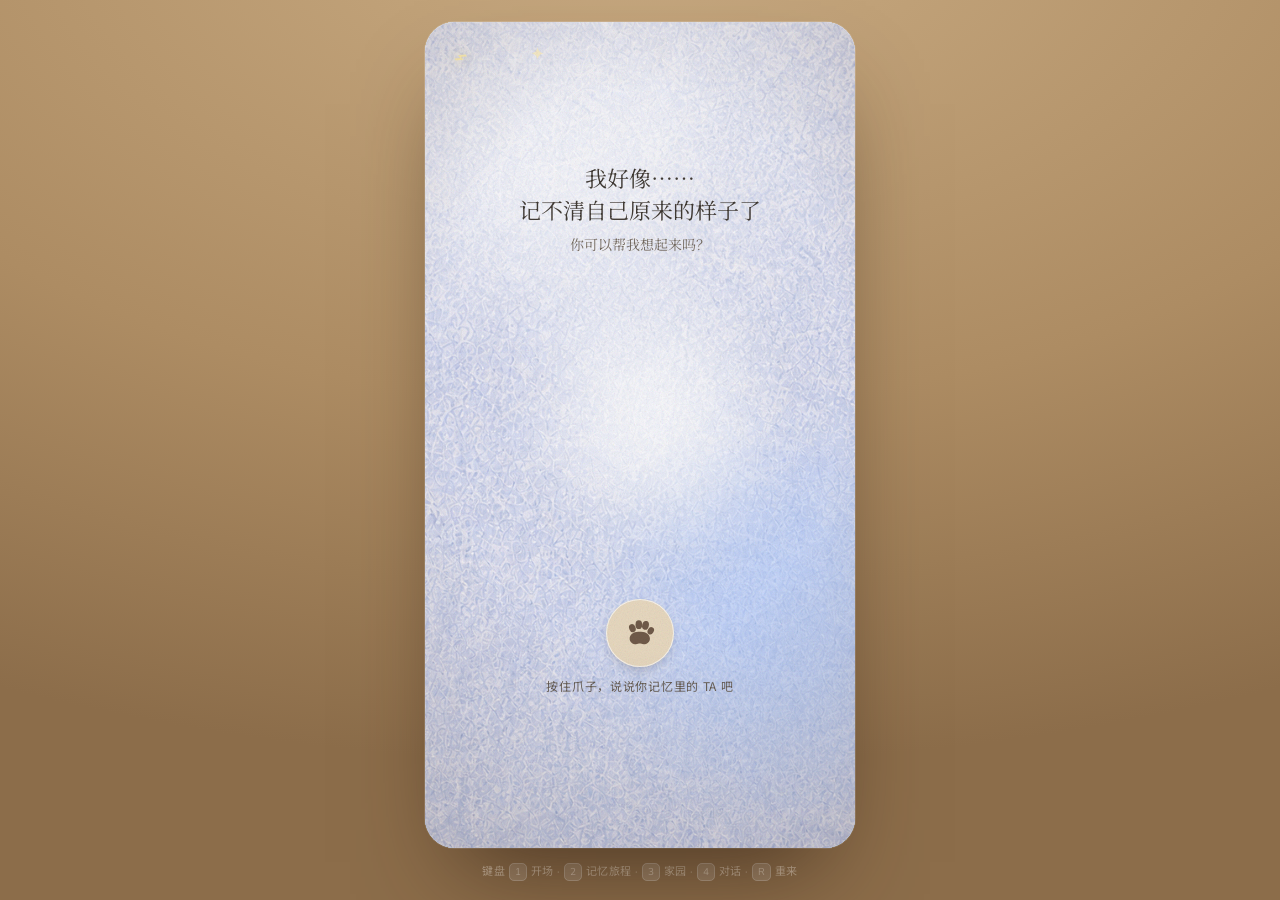
==== commit b9cda469: "feat: 语音识别增强 - 名字提取、正则匹配、60秒录制、引导词 - 新增 extract-name 接口供 LLM 二次识别宠物名字 - 前端正则优先匹配中文命名句式，匹配失败才调 LLM - " ====
--- a/prototype/index.html
+++ b/prototype/index.html
@@ -3,10 +3,10 @@
 <head>
 <meta charset="utf-8">
 <meta name="viewport" content="width=device-width, initial-scale=1, viewport-fit=cover">
-<title>Puppyland</title>
+<title>记忆家园 Memory Home</title>
 <link rel="preconnect" href="https://fonts.googleapis.com">
 <link rel="preconnect" href="https://fonts.gstatic.com" crossorigin>
-<link rel="stylesheet" href="https://fonts.googleapis.com/css2?family=Noto+Sans+SC:wght@300;400;500&family=Noto+Serif+SC:wght@300;400;500&family=Nunito:wght@400;600&family=Schoolbell&display=swap">
+<link rel="stylesheet" href="https://fonts.googleapis.com/css2?family=Noto+Sans+SC:wght@300;400;500&family=Noto+Serif+SC:wght@300;400;500&family=Nunito:wght@400;600&display=swap">
 <link rel="stylesheet" href="style.css">
 </head>
 <body>
@@ -29,15 +29,26 @@
     <div class="grain" aria-hidden="true"></div>
     <div class="vignette" aria-hidden="true"></div>
 
-    <!-- ── 品牌开屏 ─────────────────────────────────── -->
-    <section class="scene splash-screen" data-scene="splash" aria-label="Puppyland 开屏">
-      <div class="splash-center" aria-hidden="true">
-        <img src="assets/puppyland-mark.png" alt="">
+    <!-- ── 场景 0：开场 ─────────────────────────────── -->
+    <section class="scene" data-scene="intro" aria-label="开场">
+      <div class="world intro-world">
+        <div class="intro-fragments" aria-hidden="true">
+          <span class="frag frag-ball"></span>
+          <span class="frag frag-bowl"></span>
+          <span class="frag frag-collar"></span>
+        </div>
+        <div class="intro-paws" id="introPaws" aria-hidden="true"></div>
+        <div class="door" aria-hidden="true">
+          <div class="door-frame"></div>
+          <div class="door-light"></div>
+          <div class="door-panel"></div>
+        </div>
       </div>
-      <div class="splash-brand" aria-label="Puppyland">
-        <img src="assets/puppyland-mark.png" alt="">
-        <span>Puppyland</span>
+      <div class="dock intro-dock">
+        <p class="narration serif" id="introLine"></p>
+        <button class="ghost-btn" id="introEnter" type="button" hidden>推开门</button>
       </div>
+      <button class="skip" id="skipIntro" type="button">跳过</button>
     </section>
 
     <!-- ── 第二阶段：连续叙事式记忆旅程 ───────────────── -->
@@ -52,7 +63,6 @@
         <div class="pet-slot journey-pet" id="journeyPet">
           <img class="pet" src="assets/pet-idle.webp" alt="正在找回自己的小狗">
         </div>
-        <video class="journey-group-video" id="journeyGroupVideo" src="assets/puppy-group-bridge.mp4" muted playsinline preload="auto" aria-label="小狗们一起走过彩虹桥"></video>
       </div>
       <div class="journey-progress" id="journeyProgress" aria-label="记忆旅程足迹"></div>
       <div class="journey-card" id="journeyCard">
@@ -66,33 +76,23 @@
           <span class="journey-voice-label" id="journeyVoiceLabel">按住爪子，说说你记忆里的 TA 吧</span>
         </div>
         <div class="journey-confirm" id="journeyConfirm" hidden>
+          <div class="journey-confirm-pet"><img id="journeyConfirmPet" src="assets/pet-idle.webp" alt="生成的小狗形象"></div>
           <div class="journey-confirm-tools">
-            <p>照片会帮助我更快找回自己的样子。</p>
-            <label class="journey-add-photo" aria-label="补充照片，让小狗更像记忆里的样子">
-              <input id="journeyRegeneratePhoto" type="file" accept="image/*">
-              <svg viewBox="0 0 24 24" aria-hidden="true"><use href="#camera"></use></svg>
-              <span>补充照片</span>
-            </label>
+            <span>你可以补充照片，让我再靠近一点。</span>
+            <label class="journey-add-photo" aria-label="上传图片重新生成"><input id="journeyRegeneratePhoto" type="file" accept="image/*"><span>＋</span></label>
           </div>
-          <button class="ghost-btn journey-confirm-btn" id="journeyConfirmBtn" type="button">暂时跳过</button>
+          <button class="primary-btn journey-confirm-btn" id="journeyConfirmBtn" type="button">就是这个样子</button>
         </div>
       </div>
     </section>
 
-    <!-- ── 从狗狗社区进入属于 TA 的家 ────────────────── -->
-    <section class="scene neighborhood-scene" data-scene="weave" aria-label="寻找属于小狗的家">
-      <div class="neighborhood-camera" aria-hidden="true">
-        <div class="neighborhood-map">
-          <img src="assets/puppy-neighborhood.jpg" alt="">
-          <i class="neighbor-light light-one"></i>
-          <i class="neighbor-light light-two"></i>
-          <i class="neighbor-light light-three"></i>
-          <div class="chosen-home">
-            <span class="chosen-halo"></span>
-            <svg viewBox="0 0 26 26"><use href="#paw"></use></svg>
-          </div>
-        </div>
-        <div class="neighborhood-wash"></div>
+    <!-- ── 家园生成 ─────────────────────────────────── -->
+    <section class="scene" data-scene="weave" aria-label="家园正在成形">
+      <div class="world weave-world">
+        <svg class="house-draw" viewBox="0 0 300 320" aria-hidden="true">
+          <path id="houseOutline" d="M40 300V128L150 34l110 94v172H40Z" fill="none" stroke="currentColor" stroke-width="3" stroke-linejoin="round" stroke-linecap="round"/>
+        </svg>
+        <div class="weave-paws" id="weavePaws" aria-hidden="true"></div>
       </div>
       <div class="dock">
         <p class="narration serif" id="nWeave"></p>
@@ -107,19 +107,17 @@
       <button class="home-hotspot home-mailbox" id="homeMailbox" type="button" aria-label="打开信箱，阅读今天的来信"></button>
       <button class="home-hotspot home-bowl" id="homeBowl" type="button" aria-label="点击饭盆"></button>
       <button class="home-hotspot home-pet" id="homePet" type="button" aria-label="和小狗说说话"></button>
-      <p class="home-bubble" id="homeNote" role="status" aria-live="polite"></p>
+      <p class="home-note" id="homeNote" role="status" aria-live="polite"></p>
     </section>
 
     <!-- ── 读信子页面 ───────────────────────────────── -->
     <section class="scene letter-page" data-scene="letter" aria-label="今天的来信">
       <section class="letter-sheet" id="letterSheet" aria-labelledby="letterTitle" hidden>
         <button class="letter-close" id="letterClose" type="button" aria-label="回到家">×</button>
-        <div class="letter-reading">
-          <p class="letter-date" id="letterDate"></p>
-          <h2 id="letterTitle">今天的信</h2>
-          <div class="letter-body" id="letterBody"></div>
-          <p class="letter-sign" id="letterSign"></p>
-        </div>
+        <p class="letter-date" id="letterDate"></p>
+        <h2 id="letterTitle">今天的信</h2>
+        <div class="letter-body" id="letterBody"></div>
+        <p class="letter-sign" id="letterSign"></p>
       </section>
     </section>
 
@@ -149,12 +147,14 @@
     <div class="rec-overlay" id="recOverlay" hidden>
       <div class="rec-card">
         <div class="wave" id="wave" aria-hidden="true"></div>
-        <p class="rec-tip" id="recTip">松开结束</p>
+        <p class="rec-tip" id="recTip">按住说说它的名字和故事吧</p>
+        <p class="rec-guidance" id="recGuidance">可以说说它叫什么名字、是怎么来到你身边的、有什么特别的习惯…</p>
+        <p class="rec-timer" id="recTimer" hidden>0 秒</p>
       </div>
     </div>
   </div>
 
-  <p class="stage-note">键盘 <kbd>1</kbd> 召回 · <kbd>2</kbd> 记忆旅程 · <kbd>3</kbd> 家园 · <kbd>4</kbd> 对话 · <kbd>R</kbd> 重来</p>
+  <p class="stage-note">键盘 <kbd>1</kbd> 开场 · <kbd>2</kbd> 记忆旅程 · <kbd>3</kbd> 家园 · <kbd>4</kbd> 对话 · <kbd>R</kbd> 重来</p>
 </div>
 
 <script src="app.js"></script>
--- a/prototype/style.css
+++ b/prototype/style.css
@@ -40,7 +40,6 @@
   --font-ui: "Noto Sans SC", "PingFang SC", "Hiragino Sans GB", system-ui, sans-serif;
   --font-story: "Noto Serif SC", "Songti SC", Georgia, serif;
   --font-num: "Nunito", var(--font-ui);
-  --font-brand: "Schoolbell", "Comic Sans MS", cursive;
 }
 
 *,*::before,*::after{ box-sizing:border-box; }
@@ -112,42 +111,6 @@
 .scene.is-active{ opacity:1; visibility:visible; }
 .scene.is-leaving{ opacity:0 !important; visibility:hidden !important; transition:none !important; }
 .scene{ --dock-tint:241,226,199; }
-
-/* ── Puppyland 品牌开屏 ────────────────────────────── */
-.stage.is-splash .vignette{ opacity:0; }
-.stage.is-splash .grain{ opacity:.09; }
-.splash-screen{
-  background:
-    radial-gradient(90% 62% at 50% 43%, rgba(255,249,232,.48), transparent 72%),
-    linear-gradient(180deg,#EDE1CE 0%,#E7D6BC 54%,#E4D0B2 100%);
-  color:#4A423A;
-}
-.splash-center{
-  position:absolute; left:50%; top:44%; width:116px; height:116px;
-  transform:translate(-50%,-50%);
-  display:grid; place-items:center;
-  border-radius:50%;
-  background:rgba(255,249,238,.28);
-  box-shadow:0 12px 32px rgba(126,96,64,.08);
-  animation:splashMarkIn .9s var(--ease) both;
-}
-.splash-center img{ display:block; width:88px; height:88px; object-fit:contain; }
-.splash-brand{
-  position:absolute; left:50%; bottom:calc(8.5% + env(safe-area-inset-bottom));
-  transform:translateX(-50%);
-  display:flex; align-items:center; justify-content:center; gap:11px;
-  white-space:nowrap;
-  animation:splashBrandIn .8s var(--ease) .45s both;
-}
-.splash-brand img{ width:35px; height:35px; object-fit:contain; }
-.splash-brand span{
-  color:#403A35;
-  font-family:var(--font-brand);
-  font-size:39px; font-weight:400; line-height:1;
-  letter-spacing:.025em;
-}
-@keyframes splashMarkIn{ from{ opacity:0; transform:translate(-50%,-46%) scale(.9); } to{ opacity:1; transform:translate(-50%,-50%) scale(1); } }
-@keyframes splashBrandIn{ from{ opacity:0; transform:translate(-50%,10px); } to{ opacity:1; transform:translate(-50%,0); } }
 
 .world{ position:absolute; inset:0; overflow:hidden; }
 
@@ -277,6 +240,50 @@
 }
 .trail{ position:absolute; z-index:3; inset:0; pointer-events:none; }
 
+/* ── 场景 0：开场 ─────────────────────────────────── */
+[data-scene="intro"]{ background:linear-gradient(178deg, #2E2622 0%, #3B302A 58%, #4A3B31 100%); }
+[data-scene="intro"] .dock{ background:none; }
+[data-scene="intro"] .narration{
+  color:rgba(247,232,205,.9); text-align:center; font-size:17px; letter-spacing:.08em;
+}
+.intro-world{ display:block; }
+.intro-paws .pawmark{ opacity:0; fill:rgba(242,197,110,.85); animation:pawlight .9s var(--ease) forwards; }
+@keyframes pawlight{
+  0%{ opacity:0; transform:translateY(6px) scale(.8); }
+  40%{ opacity:1; filter:drop-shadow(0 0 12px rgba(242,197,110,.9)); }
+  100%{ opacity:.42; transform:translateY(0) scale(1); filter:drop-shadow(0 0 5px rgba(242,197,110,.5)); }
+}
+.frag{
+  position:absolute; opacity:0; filter:blur(7px);
+  animation:frag 4.2s ease-in-out forwards;
+}
+@keyframes frag{ 0%{opacity:0; transform:translateX(14px);} 45%{opacity:.4;} 100%{opacity:0; transform:translateX(-18px);} }
+.frag-ball{ width:44px; height:44px; border-radius:50%; background:var(--terracotta); left:14%; top:26%; animation-delay:2s; }
+.frag-bowl{ width:66px; height:34px; border-radius:0 0 34px 34px; background:var(--dusk-blue); right:16%; top:44%; animation-delay:2.9s; }
+.frag-collar{ width:70px; height:70px; border-radius:50%; border:8px solid var(--bulb); background:none; left:26%; top:58%; animation-delay:3.6s; }
+
+.door{ position:absolute; left:50%; top:50%; transform:translate(-50%,-46%); opacity:0; transition:opacity 1.6s var(--ease); }
+.door.is-open{ opacity:1; }
+.door-frame{ width:136px; height:214px; border-radius:7px 7px 0 0; background:#221B17;
+  box-shadow:0 0 0 7px #191310, 0 0 70px 34px rgba(0,0,0,.42); }
+.door-light{
+  position:absolute; left:0; top:0; width:136px; height:214px; border-radius:7px 7px 0 0;
+  background:linear-gradient(100deg, rgba(242,197,110,.95) 0%, rgba(242,197,110,.25) 46%, transparent 60%);
+  filter:blur(1px);
+}
+.door-light::after{
+  content:""; position:absolute; left:-30px; bottom:-120px; width:230px; height:160px;
+  background:radial-gradient(60% 100% at 22% 0%, rgba(242,197,110,.45), transparent 70%);
+  filter:blur(8px);
+}
+.door-panel{
+  position:absolute; right:0; top:0; width:88px; height:214px; border-radius:6px 8px 0 0;
+  background:linear-gradient(90deg, #3A2E27, #4C3C31);
+  transform-origin:right center;
+  animation:doorajar 2.4s var(--ease) forwards;
+}
+@keyframes doorajar{ from{ transform:rotateY(0deg);} to{ transform:rotateY(-26deg);} }
+
 /* ── 第二阶段：JourneyPage ────────────────────────── */
 .journey-page{ background:#B8C9E8; }
 .journey-world{ position:absolute; inset:0; overflow:hidden; background:linear-gradient(180deg,#E9EEF9 0%,#C6D6F0 48%,#A9C6EA 100%); transition:background 1.8s var(--ease); }
@@ -288,10 +295,10 @@
 .journey-world::after{ content:""; position:absolute; inset:0; z-index:0; pointer-events:none; background:#A7C7F0 url("assets/swimming.png") center 55% / cover no-repeat; opacity:0; transition:opacity 2.2s var(--ease); }
 .journey-world[data-state="creation"]::after{
   opacity:1 !important;
-  background:#E8E3D4 url("assets/grass.png") center / cover no-repeat;
-  transition:none;
-}
-.journey-world[data-state="creation"]::before{ opacity:0; transition:none; }
+  background:
+    radial-gradient(75% 48% at 52% 14%, rgba(255,255,255,.5), transparent 72%),
+    url("assets/swimming.png") center top / 300% auto no-repeat;
+}
 .journey-world[data-state="creation"] .journey-pet{ opacity:0 !important; visibility:hidden; }
 .journey-world[data-state="creation"] .journey-sky,.journey-world[data-state="creation"] .journey-mountains,.journey-world[data-state="creation"] .journey-ground,.journey-world[data-state="creation"] .journey-road{ opacity:0 !important; }
 .journey-world[data-state="swimming"]::after,.journey-world[data-state="rainbow"]::after{ opacity:1; }
@@ -315,8 +322,6 @@
 .journey-bridge::before{ content:""; position:absolute; inset:0; border-top:8px solid #F7D9A6; border-radius:50% 50% 0 0; transform:rotate(-8deg); box-shadow:0 -18px 0 -10px #E6A5B6,0 -32px 0 -21px #9DAFE8; }
 .journey-world.is-rainbow .journey-bridge{ opacity:0; transform:none; }
 .journey-world.is-rainbow .journey-pet{ opacity:0; visibility:hidden; }
-.journey-group-video{ position:absolute; inset:0; z-index:6; width:100%; height:100%; object-fit:cover; opacity:0; pointer-events:none; transition:opacity .8s ease; }
-.journey-world.is-group-crossing .journey-group-video{ opacity:1; }
 .journey-particles{ position:absolute; inset:0; opacity:.55; background-image:radial-gradient(circle,rgba(255,248,204,.9) 0 2px,transparent 3px); background-size:82px 96px; animation:floatParticles 8s linear infinite; }
 @keyframes floatParticles{ to{ transform:translateY(-96px); } }
 .journey-pet{ left:35%; bottom:35%; width:106px; margin-left:-53px; z-index:5; opacity:0; transition:filter 1.4s,opacity 1.4s,left 1.2s; }
@@ -344,9 +349,6 @@
 .journey-card.is-creating .journey-title{ color:#403A34; font-size:22px; text-shadow:none; }
 .journey-card.is-creating .journey-copy{ color:#756B61; text-shadow:none; }
 .journey-card.is-creating .journey-creator{ margin-top:37vh; }
-.journey-card.is-confirming{ top:24%; }
-.journey-card.is-confirming .journey-creator{ display:none !important; }
-.journey-card.is-creating:not(.is-confirming) .journey-confirm{ display:none !important; }
 .journey-card.is-flowing{ padding:0 16px; background:transparent; box-shadow:none; backdrop-filter:none; text-align:center; }
 .journey-card.is-flowing .journey-kicker{ color:#8A7869; }
 .journey-card.is-flowing .journey-title{ color:#403A34; font-size:22px; text-shadow:none; }
@@ -367,19 +369,11 @@
 .journey-reveal p{ margin:0; font-family:var(--font-story); color:var(--ink-mid); font-size:14px; line-height:1.8; }
 .journey-world.is-processing .journey-particles{ animation-duration:1.3s; opacity:1; }
 .journey-world[data-state="swimming"][data-scene-index="0"]{ background:#E8E3D4 url("assets/grass.png") center / cover no-repeat !important; }
-.journey-world[data-state="swimming"][data-scene-index="0"]::before,.journey-world[data-state="swimming"][data-scene-index="0"]::after{ opacity:0 !important; transition:none !important; }
-.journey-world[data-state="swimming"][data-scene-index="0"]::after{ background:none !important; }
+.journey-world[data-state="swimming"][data-scene-index="0"]::before,.journey-world[data-state="swimming"][data-scene-index="0"]::after{ opacity:0 !important; }
 .journey-world[data-state="swimming"][data-scene-index="0"] .journey-sky,.journey-world[data-state="swimming"][data-scene-index="0"] .journey-mountains,.journey-world[data-state="swimming"][data-scene-index="0"] .journey-ground,.journey-world[data-state="swimming"][data-scene-index="0"] .journey-road{ opacity:0 !important; }
 .journey-world[data-state="swimming"][data-scene-index="0"] .journey-pet{ opacity:1 !important; visibility:visible; }
-.journey-world[data-state="swimming"][data-scene-index="0"] .journey-pet .pet{ opacity:0; }
-.journey-world[data-state="swimming"][data-scene-index="0"] .journey-pet::before{
-  content:""; position:absolute; left:50%; top:50%; width:66px; height:58px; transform:translate(-50%,-50%);
-  border-radius:52% 48% 46% 54%; background:rgba(255,252,243,.9);
-  box-shadow:-28px 17px 0 -13px rgba(255,252,243,.82),29px 18px 0 -13px rgba(255,252,243,.82),-39px 1px 0 -24px rgba(255,252,243,.78),0 0 28px 12px rgba(255,246,213,.82);
-  filter:blur(9px); animation:journeyRun .9s ease-in-out infinite;
-}
 .journey-world[data-scene-index="1"]{ background:#A7C7F0 !important; }
-.journey-world[data-scene-index="1"]::after{ opacity:1 !important; background:#A7C7F0 url("assets/swimming.png") center / cover no-repeat; filter:blur(4px) saturate(.82); transform:scale(1.02); }
+.journey-world[data-scene-index="1"]::after{ opacity:1 !important; background:#A7C7F0 url("assets/swimming.png") center / cover no-repeat; }
 .journey-world[data-scene-index="1"] .journey-pet{ opacity:0 !important; visibility:hidden; }
 .journey-world[data-scene-index="2"]{ background:#E9EAD9 url("assets/rainbow-bridge.png") center / cover no-repeat !important; }
 .journey-world[data-scene-index="2"]::before,.journey-world[data-scene-index="2"]::after{ opacity:0 !important; }
@@ -392,17 +386,13 @@
 .journey-voice-label{ color:#665D54; font-size:12px; letter-spacing:.06em; }
 .journey-confirm[hidden]{ display:none; }
 .journey-confirm{ display:flex; flex-direction:column; align-items:center; gap:9px; }
-.journey-card.is-confirming .journey-confirm{ margin-top:9vh; }
 .journey-confirm-pet{ width:168px; height:168px; display:grid; place-items:center; margin:0 auto 4px; }
 .journey-confirm-pet img{ display:block; width:100%; height:auto; filter:drop-shadow(0 13px 16px rgba(81,66,48,.2)); }
 .journey-confirm-note{ margin:0; color:#665D54; font-family:var(--font-story); font-size:14px; }
-.journey-confirm-tools{ display:flex; flex-direction:column; align-items:center; justify-content:center; gap:8px; color:#756B61; font-size:11px; line-height:1.5; text-align:center; }
-.journey-confirm-tools p{ margin:0; }
-.journey-add-photo{ min-height:36px; padding:0 14px; border:1px solid rgba(75,58,46,.22); border-radius:999px; display:flex; align-items:center; justify-content:center; gap:7px; color:#705A49; background:rgba(255,255,255,.56); box-shadow:0 7px 16px -13px rgba(69,55,43,.65); cursor:pointer; transition:transform .25s var(--ease),background .25s,border-color .25s; }
+.journey-confirm-tools{ display:flex; align-items:center; justify-content:center; gap:9px; color:#756B61; font-size:11px; line-height:1.5; text-align:left; }
+.journey-add-photo{ flex:0 0 auto; width:34px; height:34px; border:1px solid rgba(75,58,46,.25); border-radius:50%; display:grid; place-items:center; color:#705A49; background:rgba(255,255,255,.48); cursor:pointer; }
 .journey-add-photo input{ display:none; }
-.journey-add-photo svg{ width:17px; height:17px; }
-.journey-add-photo span{ font-size:12px; line-height:1; }
-.journey-add-photo:hover{ transform:translateY(-1px); background:rgba(255,255,255,.76); border-color:rgba(112,90,73,.38); }
+.journey-add-photo span{ font-size:20px; font-weight:300; line-height:1; }
 .journey-confirm-pet img.is-regenerating{ opacity:.42; filter:blur(7px) drop-shadow(0 13px 16px rgba(81,66,48,.2)); animation:journeyRegenerate 1.1s ease-in-out infinite; }
 @keyframes journeyRegenerate{ 50%{ opacity:.78; transform:scale(1.035); } }
 .journey-confirm-btn{ margin-top:4px; padding:11px 28px; font-size:12px; }
@@ -583,53 +573,16 @@
 .paw-choice.is-dimmed{ opacity:.28; }
 .paw-choice.is-kept svg{ fill:var(--bulb); filter:drop-shadow(0 0 20px rgba(242,197,110,1)); }
 
-/* ── 狗狗社区：找到其中属于 TA 的一间 ─────────────── */
-.neighborhood-scene{ overflow:hidden; background:#EED9BF; }
-.neighborhood-camera{ position:absolute; inset:0; overflow:hidden; background:#EED9BF; }
-.neighborhood-map{
-  position:absolute; inset:0; opacity:0; transform:scale(.96);
-  transform-origin:50% 61%; transition:transform 2.2s cubic-bezier(.55,.02,.18,1), opacity 1.35s ease, filter 1.5s ease;
-}
-.neighborhood-map>img{ width:100%; height:100%; display:block; object-fit:cover; }
-.neighborhood-scene.is-settled .neighborhood-map{ opacity:1; transform:scale(1); }
-.neighborhood-scene.is-entering .neighborhood-map{ opacity:1; transform:translateY(-11%) scale(5.15); filter:saturate(.92) brightness(1.05); }
-.neighborhood-wash{
-  position:absolute; inset:0; opacity:0; pointer-events:none;
-  background:radial-gradient(circle at 50% 61%, rgba(255,244,214,0) 0 9%, rgba(238,217,191,.22) 25%, rgba(238,217,191,.62) 70%);
-  transition:opacity 1.1s ease;
-}
-.neighborhood-scene.is-chosen .neighborhood-wash{ opacity:1; }
-.neighborhood-scene.is-entering .neighborhood-wash{ opacity:0; }
-.chosen-home{
-  position:absolute; left:50%; top:61%; width:19%; aspect-ratio:1/1.08;
-  transform:translate(-50%,-50%); display:grid; place-items:center; opacity:0;
-  transition:opacity .8s ease, transform .9s var(--ease); pointer-events:none;
-}
-.chosen-halo{
-  position:absolute; inset:-5%; border:1.5px solid rgba(203,130,92,.78); border-radius:44% 44% 34% 34%;
-  background:rgba(255,239,199,.12); box-shadow:0 0 0 7px rgba(255,239,199,.12), 0 0 28px rgba(240,181,98,.56);
-  animation:chosen-home-breathe 1.8s ease-in-out infinite;
-}
-.chosen-home svg{ width:20px; height:20px; fill:#C87E5B; filter:drop-shadow(0 1px 4px rgba(255,242,206,.9)); }
-.neighborhood-scene.is-chosen .chosen-home{ opacity:1; transform:translate(-50%,-50%) scale(1.04); }
-.neighborhood-scene.is-entering .chosen-home{ opacity:.2; }
-.neighbor-light{
-  position:absolute; width:8px; height:8px; border-radius:50%; opacity:0;
-  background:#FFE4A2; box-shadow:0 0 13px 5px rgba(255,210,112,.66);
-}
-.light-one{ left:13%; top:22%; }.light-two{ right:12%; top:40%; }.light-three{ left:29%; top:76%; }
-.neighborhood-scene.is-settled .neighbor-light{ animation:neighbor-wake 2.4s ease-in-out infinite alternate; }
-.neighborhood-scene.is-settled .light-two{ animation-delay:.55s; }.neighborhood-scene.is-settled .light-three{ animation-delay:1.1s; }
-@keyframes neighbor-wake{ 0%,25%{ opacity:.12; transform:scale(.75); } 70%,100%{ opacity:.8; transform:scale(1); } }
-@keyframes chosen-home-breathe{ 50%{ transform:scale(1.06); box-shadow:0 0 0 10px rgba(255,239,199,.08), 0 0 38px rgba(240,181,98,.72); } }
-.neighborhood-scene .dock{ z-index:4; padding-bottom:calc(42px + env(safe-area-inset-bottom)); background:linear-gradient(180deg,rgba(238,217,191,0),rgba(238,217,191,.94) 48%); transition:opacity .7s ease; }
-.neighborhood-scene .narration{ text-align:center; color:#655348; text-shadow:0 1px 0 rgba(255,247,228,.75); }
-.neighborhood-scene.is-entering .dock{ opacity:0; }
-
-@media (prefers-reduced-motion:reduce){
-  .neighborhood-map{ transition-duration:.01ms; }
-  .neighbor-light,.chosen-halo{ animation:none !important; }
-}
+/* ── 家园生成 ─────────────────────────────────────── */
+[data-scene="weave"] .world{ background:linear-gradient(178deg, #D9BF9A 0%, #E6D2B0 100%); display:grid; place-items:center; }
+.house-draw{ width:70%; max-width:280px; color:var(--terracotta); overflow:visible; }
+#houseOutline{ stroke-dasharray:1000; stroke-dashoffset:1000; fill:var(--cream); fill-opacity:0; }
+.is-drawing #houseOutline{ animation:draw 2.6s var(--ease) forwards, fillin 1.6s var(--ease) 2.3s forwards; }
+@keyframes draw{ to{ stroke-dashoffset:0; } }
+@keyframes fillin{ to{ fill-opacity:1; } }
+.weave-paws{ position:absolute; inset:0; }
+[data-scene="weave"] .dock{ background:none; }
+[data-scene="weave"] .narration{ text-align:center; }
 
 /* ── 第三阶段：首页 ─────────────────────────────────── */
 .home-hub{ background:#EBD7BE; overflow:hidden; }
@@ -637,7 +590,7 @@
 .home-art{
   position:absolute; inset:0;
   /* 按参考图比例显示，房子不被拉伸；底部以纸张色延展 */
-  background:#EBD7BE url("assets/home-v2.png") center / 100% auto no-repeat;
+  background:#EBD7BE url("assets/home.png") calc(50% + 10px) center / 100% auto no-repeat;
   transition:filter 1.1s var(--ease), transform 1.1s var(--ease);
 }
 .home-night{
@@ -653,22 +606,18 @@
   position:absolute; z-index:3; padding:0; border:0; cursor:pointer; background:transparent;
   border-radius:50%; -webkit-tap-highlight-color:transparent;
 }
-.home-hotspot::after{ content:""; position:absolute; inset:-8px; border:1px solid rgba(255,238,180,.82); border-radius:inherit; opacity:0; transform:scale(.72); box-shadow:0 0 18px rgba(244,207,112,.58); pointer-events:none; }
-.home-hotspot.is-reacting::after{ animation:home-object-glow .72s var(--ease) both; }
-@keyframes home-object-glow{ 0%{ opacity:0; transform:scale(.72); } 38%{ opacity:1; } 100%{ opacity:0; transform:scale(1.16); } }
+.home-hotspot::after{ display:none; }
 .home-lamp{ left:39%; top:27%; width:24%; height:11%; }
 .home-mailbox{ left:23%; top:53%; width:19%; height:13%; border-radius:30%; }
-.home-bowl{ left:28%; top:67%; width:18%; height:10%; border-radius:45%; }
-.home-pet{ left:56%; top:56%; width:28%; height:25%; border-radius:42%; }
-.home-bubble{
-  position:absolute; z-index:4; left:69%; top:48%; margin:0; width:max-content; max-width:47%;
-  padding:9px 13px; border-radius:15px 15px 4px 15px; transform:translate(-50%, 8px) scale(.96); opacity:0;
-  color:var(--ink); background:rgba(255,249,234,.92); box-shadow:0 12px 24px -17px rgba(70,49,33,.75);
-  font-family:var(--font-story); font-size:12px; line-height:1.55; letter-spacing:.025em;
-  text-align:center; pointer-events:none; transition:opacity .3s, transform .3s var(--ease);
-}
-.home-bubble::after{ content:""; position:absolute; right:13px; bottom:-7px; width:14px; height:14px; background:inherit; clip-path:polygon(0 0,100% 0,100% 100%); }
-.home-bubble.is-visible{ opacity:1; transform:translate(-50%,0) scale(1); }
+.home-bowl{ left:31%; top:66%; width:17%; height:10%; border-radius:45%; }
+.home-pet{ left:49%; top:55%; width:24%; height:22%; border-radius:42%; }
+.home-note{
+  position:absolute; z-index:4; left:50%; bottom:7%; margin:0; width:max-content; max-width:76%;
+  padding:8px 14px; border-radius:999px; transform:translate(-50%, 10px); opacity:0;
+  color:var(--cream-hi); background:rgba(64,49,39,.68); font-size:12px; letter-spacing:.06em;
+  text-align:center; transition:opacity .35s, transform .35s;
+}
+.home-note.is-visible{ opacity:1; transform:translate(-50%,0); }
 .letter-sheet{
   position:absolute; z-index:8; left:18px; right:18px; bottom:24px; max-height:67%; overflow:auto;
   padding:28px 26px 24px; border-radius:5px 5px 20px 20px;
@@ -676,33 +625,8 @@
   box-shadow:0 20px 42px rgba(48,32,19,.35); animation:letter-in .5s var(--ease) both;
 }
 .letter-sheet[hidden]{ display:none; }
-.letter-page{ background:#E7D5BC; overflow:hidden; isolation:isolate; }
-.letter-page::before{
-  content:""; position:absolute; inset:0; z-index:0;
-  background:#E7D5BC url("assets/letter-doodles-v2.png") center / cover no-repeat;
-  filter:saturate(.72) contrast(.9); opacity:.78;
-  transform:scale(1.025);
-}
-.letter-page::after{
-  content:""; position:absolute; inset:0; z-index:1; pointer-events:none;
-  background:rgba(235,218,190,.24);
-}
-.letter-page .letter-sheet{
-  z-index:2; inset:0; max-height:none; overflow:hidden;
-  padding:calc(50px + env(safe-area-inset-top)) 0 calc(24px + env(safe-area-inset-bottom));
-  border:0; border-radius:0; background:transparent; box-shadow:none; backdrop-filter:none;
-}
-.letter-page .letter-close{
-  z-index:3; top:calc(15px + env(safe-area-inset-top)); right:18px;
-  border-radius:50%; background:rgba(244,230,205,.72); box-shadow:none;
-}
-.letter-reading{
-  width:100%; max-height:58%; overflow:auto; padding:18px 44px 42px;
-  border:0; border-radius:0;
-  background:linear-gradient(180deg,rgba(244,231,208,.94) 0%,rgba(244,231,208,.86) 68%,rgba(244,231,208,0) 100%);
-  box-shadow:none; backdrop-filter:blur(16px); scrollbar-width:thin;
-}
-.letter-page .letter-body,.letter-page .letter-sign{ text-shadow:0 1px 0 rgba(255,252,244,.9); }
+.letter-page{ background:linear-gradient(178deg, #DFC5A0 0%, #E4CEAC 40%, #DCC29E 100%); }
+.letter-page .letter-sheet{ left:18px; right:18px; top:11%; bottom:11%; max-height:none; }
 @keyframes letter-in{ from{ opacity:0; transform:translateY(28px) rotate(-1.5deg); } to{ opacity:1; transform:translateY(0) rotate(0); } }
 .letter-close{
   position:absolute; top:8px; right:10px; width:30px; height:30px; padding:0; border:0;
@@ -825,7 +749,9 @@
 .wave i{ width:4px; border-radius:2px; background:var(--bulb); height:10px;
   animation:wave .9s ease-in-out infinite; }
 @keyframes wave{ 0%,100%{ height:9px; opacity:.6 } 50%{ height:42px; opacity:1 } }
-.rec-tip{ margin:0; font-size:12.5px; letter-spacing:.14em; color:rgba(247,232,205,.75); }
+.rec-tip{ margin:0; font-size:13px; letter-spacing:.1em; color:rgba(247,232,205,.88); text-align:center; line-height:1.6; }
+.rec-guidance{ margin:0; font-size:11px; color:rgba(247,232,205,.55); text-align:center; max-width:220px; line-height:1.7; }
+.rec-timer{ margin:0; font-size:12px; color:rgba(247,232,205,.7); letter-spacing:.08em; }
 
 /* ── 响应式 ───────────────────────────────────────── */
 @media (max-width:520px){
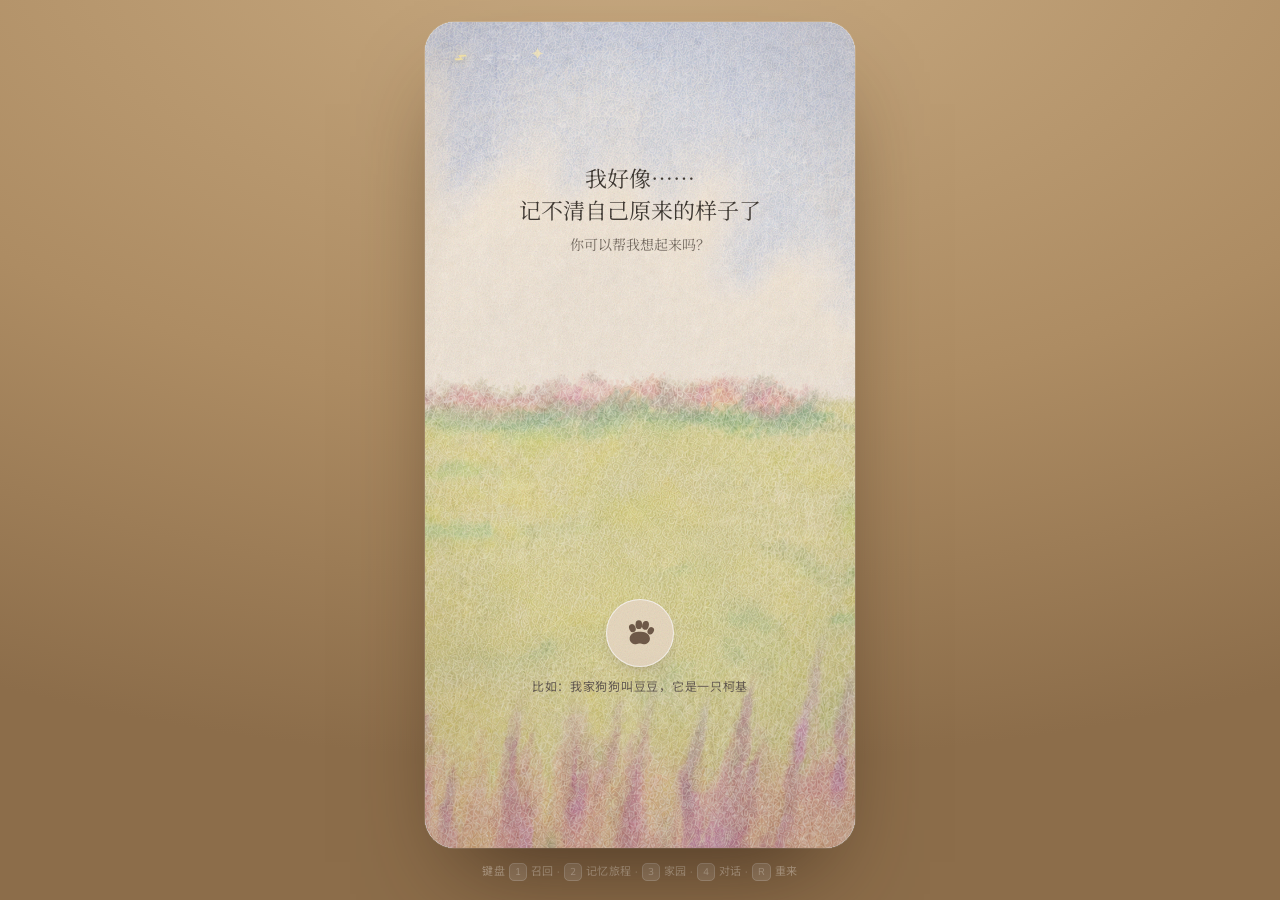
==== commit 48f97cc0: "fix: 记忆旅程三态与社区推镜的清晰度分层 游泳帧原先是一张狗与背景合成的图整体 blur(4px)，背景被一起糊掉。 拆成三层：清晰背景（swimming-bg.jpg）+ 独立模糊的 CSS 毛" ====
--- a/prototype/index.html
+++ b/prototype/index.html
@@ -3,10 +3,10 @@
 <head>
 <meta charset="utf-8">
 <meta name="viewport" content="width=device-width, initial-scale=1, viewport-fit=cover">
-<title>记忆家园 Memory Home</title>
+<title>Puppyland</title>
 <link rel="preconnect" href="https://fonts.googleapis.com">
 <link rel="preconnect" href="https://fonts.gstatic.com" crossorigin>
-<link rel="stylesheet" href="https://fonts.googleapis.com/css2?family=Noto+Sans+SC:wght@300;400;500&family=Noto+Serif+SC:wght@300;400;500&family=Nunito:wght@400;600&display=swap">
+<link rel="stylesheet" href="https://fonts.googleapis.com/css2?family=Noto+Sans+SC:wght@300;400;500&family=Noto+Serif+SC:wght@300;400;500&family=Nunito:wght@400;600&family=Schoolbell&display=swap">
 <link rel="stylesheet" href="style.css">
 </head>
 <body>
@@ -29,26 +29,15 @@
     <div class="grain" aria-hidden="true"></div>
     <div class="vignette" aria-hidden="true"></div>
 
-    <!-- ── 场景 0：开场 ─────────────────────────────── -->
-    <section class="scene" data-scene="intro" aria-label="开场">
-      <div class="world intro-world">
-        <div class="intro-fragments" aria-hidden="true">
-          <span class="frag frag-ball"></span>
-          <span class="frag frag-bowl"></span>
-          <span class="frag frag-collar"></span>
-        </div>
-        <div class="intro-paws" id="introPaws" aria-hidden="true"></div>
-        <div class="door" aria-hidden="true">
-          <div class="door-frame"></div>
-          <div class="door-light"></div>
-          <div class="door-panel"></div>
-        </div>
+    <!-- ── 品牌开屏 ─────────────────────────────────── -->
+    <section class="scene splash-screen" data-scene="splash" aria-label="Puppyland 开屏">
+      <div class="splash-center" aria-hidden="true">
+        <img src="assets/puppyland-mark.png" alt="">
       </div>
-      <div class="dock intro-dock">
-        <p class="narration serif" id="introLine"></p>
-        <button class="ghost-btn" id="introEnter" type="button" hidden>推开门</button>
+      <div class="splash-brand" aria-label="Puppyland">
+        <img src="assets/puppyland-mark.png" alt="">
+        <span>Puppyland</span>
       </div>
-      <button class="skip" id="skipIntro" type="button">跳过</button>
     </section>
 
     <!-- ── 第二阶段：连续叙事式记忆旅程 ───────────────── -->
@@ -60,9 +49,11 @@
         <div class="journey-road"></div>
         <div class="journey-bridge" aria-hidden="true"><span></span></div>
         <div class="journey-particles" id="journeyParticles"></div>
+        <div class="journey-ripples" aria-hidden="true"></div>
         <div class="pet-slot journey-pet" id="journeyPet">
           <img class="pet" src="assets/pet-idle.webp" alt="正在找回自己的小狗">
         </div>
+        <video class="journey-group-video" id="journeyGroupVideo" src="assets/puppy-group-bridge.mp4" muted playsinline preload="auto" aria-label="小狗们一起走过彩虹桥"></video>
       </div>
       <div class="journey-progress" id="journeyProgress" aria-label="记忆旅程足迹"></div>
       <div class="journey-card" id="journeyCard">
@@ -76,23 +67,34 @@
           <span class="journey-voice-label" id="journeyVoiceLabel">按住爪子，说说你记忆里的 TA 吧</span>
         </div>
         <div class="journey-confirm" id="journeyConfirm" hidden>
-          <div class="journey-confirm-pet"><img id="journeyConfirmPet" src="assets/pet-idle.webp" alt="生成的小狗形象"></div>
           <div class="journey-confirm-tools">
-            <span>你可以补充照片，让我再靠近一点。</span>
-            <label class="journey-add-photo" aria-label="上传图片重新生成"><input id="journeyRegeneratePhoto" type="file" accept="image/*"><span>＋</span></label>
+            <p>照片会帮助我更快找回自己的样子。</p>
+            <label class="journey-add-photo" aria-label="补充照片，让小狗更像记忆里的样子">
+              <input id="journeyRegeneratePhoto" type="file" accept="image/*">
+              <svg viewBox="0 0 24 24" aria-hidden="true"><use href="#camera"></use></svg>
+              <span>补充照片</span>
+            </label>
           </div>
-          <button class="primary-btn journey-confirm-btn" id="journeyConfirmBtn" type="button">就是这个样子</button>
+          <button class="ghost-btn journey-confirm-btn" id="journeyConfirmBtn" type="button">暂时跳过</button>
         </div>
       </div>
     </section>
 
-    <!-- ── 家园生成 ─────────────────────────────────── -->
-    <section class="scene" data-scene="weave" aria-label="家园正在成形">
-      <div class="world weave-world">
-        <svg class="house-draw" viewBox="0 0 300 320" aria-hidden="true">
-          <path id="houseOutline" d="M40 300V128L150 34l110 94v172H40Z" fill="none" stroke="currentColor" stroke-width="3" stroke-linejoin="round" stroke-linecap="round"/>
-        </svg>
-        <div class="weave-paws" id="weavePaws" aria-hidden="true"></div>
+    <!-- ── 从狗狗社区进入属于 TA 的家 ────────────────── -->
+    <section class="scene neighborhood-scene" data-scene="weave" aria-label="寻找属于小狗的家">
+      <div class="neighborhood-camera" aria-hidden="true">
+        <div class="neighborhood-map">
+          <img src="assets/puppy-neighborhood.jpg" alt="">
+          <i class="neighbor-light light-one"></i>
+          <i class="neighbor-light light-two"></i>
+          <i class="neighbor-light light-three"></i>
+          <div class="chosen-home">
+            <span class="chosen-halo"></span>
+            <svg viewBox="0 0 26 26"><use href="#paw"></use></svg>
+          </div>
+        </div>
+        <div class="neighborhood-wash"></div>
+        <div class="neighborhood-closeup"></div>
       </div>
       <div class="dock">
         <p class="narration serif" id="nWeave"></p>
@@ -107,17 +109,19 @@
       <button class="home-hotspot home-mailbox" id="homeMailbox" type="button" aria-label="打开信箱，阅读今天的来信"></button>
       <button class="home-hotspot home-bowl" id="homeBowl" type="button" aria-label="点击饭盆"></button>
       <button class="home-hotspot home-pet" id="homePet" type="button" aria-label="和小狗说说话"></button>
-      <p class="home-note" id="homeNote" role="status" aria-live="polite"></p>
+      <p class="home-bubble" id="homeNote" role="status" aria-live="polite"></p>
     </section>
 
     <!-- ── 读信子页面 ───────────────────────────────── -->
     <section class="scene letter-page" data-scene="letter" aria-label="今天的来信">
       <section class="letter-sheet" id="letterSheet" aria-labelledby="letterTitle" hidden>
         <button class="letter-close" id="letterClose" type="button" aria-label="回到家">×</button>
-        <p class="letter-date" id="letterDate"></p>
-        <h2 id="letterTitle">今天的信</h2>
-        <div class="letter-body" id="letterBody"></div>
-        <p class="letter-sign" id="letterSign"></p>
+        <div class="letter-reading">
+          <p class="letter-date" id="letterDate"></p>
+          <h2 id="letterTitle">今天的信</h2>
+          <div class="letter-body" id="letterBody"></div>
+          <p class="letter-sign" id="letterSign"></p>
+        </div>
       </section>
     </section>
 
@@ -147,14 +151,12 @@
     <div class="rec-overlay" id="recOverlay" hidden>
       <div class="rec-card">
         <div class="wave" id="wave" aria-hidden="true"></div>
-        <p class="rec-tip" id="recTip">按住说说它的名字和故事吧</p>
-        <p class="rec-guidance" id="recGuidance">可以说说它叫什么名字、是怎么来到你身边的、有什么特别的习惯…</p>
-        <p class="rec-timer" id="recTimer" hidden>0 秒</p>
+        <p class="rec-tip" id="recTip">松开结束</p>
       </div>
     </div>
   </div>
 
-  <p class="stage-note">键盘 <kbd>1</kbd> 开场 · <kbd>2</kbd> 记忆旅程 · <kbd>3</kbd> 家园 · <kbd>4</kbd> 对话 · <kbd>R</kbd> 重来</p>
+  <p class="stage-note">键盘 <kbd>1</kbd> 召回 · <kbd>2</kbd> 记忆旅程 · <kbd>3</kbd> 家园 · <kbd>4</kbd> 对话 · <kbd>R</kbd> 重来</p>
 </div>
 
 <script src="app.js"></script>
--- a/prototype/style.css
+++ b/prototype/style.css
@@ -40,6 +40,7 @@
   --font-ui: "Noto Sans SC", "PingFang SC", "Hiragino Sans GB", system-ui, sans-serif;
   --font-story: "Noto Serif SC", "Songti SC", Georgia, serif;
   --font-num: "Nunito", var(--font-ui);
+  --font-brand: "Schoolbell", "Comic Sans MS", cursive;
 }
 
 *,*::before,*::after{ box-sizing:border-box; }
@@ -111,6 +112,42 @@
 .scene.is-active{ opacity:1; visibility:visible; }
 .scene.is-leaving{ opacity:0 !important; visibility:hidden !important; transition:none !important; }
 .scene{ --dock-tint:241,226,199; }
+
+/* ── Puppyland 品牌开屏 ────────────────────────────── */
+.stage.is-splash .vignette{ opacity:0; }
+.stage.is-splash .grain{ opacity:.09; }
+.splash-screen{
+  background:
+    radial-gradient(90% 62% at 50% 43%, rgba(255,249,232,.48), transparent 72%),
+    linear-gradient(180deg,#EDE1CE 0%,#E7D6BC 54%,#E4D0B2 100%);
+  color:#4A423A;
+}
+.splash-center{
+  position:absolute; left:50%; top:44%; width:116px; height:116px;
+  transform:translate(-50%,-50%);
+  display:grid; place-items:center;
+  border-radius:50%;
+  background:rgba(255,249,238,.28);
+  box-shadow:0 12px 32px rgba(126,96,64,.08);
+  animation:splashMarkIn .9s var(--ease) both;
+}
+.splash-center img{ display:block; width:88px; height:88px; object-fit:contain; }
+.splash-brand{
+  position:absolute; left:50%; bottom:calc(8.5% + env(safe-area-inset-bottom));
+  transform:translateX(-50%);
+  display:flex; align-items:center; justify-content:center; gap:11px;
+  white-space:nowrap;
+  animation:splashBrandIn .8s var(--ease) .45s both;
+}
+.splash-brand img{ width:35px; height:35px; object-fit:contain; }
+.splash-brand span{
+  color:#403A35;
+  font-family:var(--font-brand);
+  font-size:39px; font-weight:400; line-height:1;
+  letter-spacing:.025em;
+}
+@keyframes splashMarkIn{ from{ opacity:0; transform:translate(-50%,-46%) scale(.9); } to{ opacity:1; transform:translate(-50%,-50%) scale(1); } }
+@keyframes splashBrandIn{ from{ opacity:0; transform:translate(-50%,10px); } to{ opacity:1; transform:translate(-50%,0); } }
 
 .world{ position:absolute; inset:0; overflow:hidden; }
 
@@ -240,50 +277,6 @@
 }
 .trail{ position:absolute; z-index:3; inset:0; pointer-events:none; }
 
-/* ── 场景 0：开场 ─────────────────────────────────── */
-[data-scene="intro"]{ background:linear-gradient(178deg, #2E2622 0%, #3B302A 58%, #4A3B31 100%); }
-[data-scene="intro"] .dock{ background:none; }
-[data-scene="intro"] .narration{
-  color:rgba(247,232,205,.9); text-align:center; font-size:17px; letter-spacing:.08em;
-}
-.intro-world{ display:block; }
-.intro-paws .pawmark{ opacity:0; fill:rgba(242,197,110,.85); animation:pawlight .9s var(--ease) forwards; }
-@keyframes pawlight{
-  0%{ opacity:0; transform:translateY(6px) scale(.8); }
-  40%{ opacity:1; filter:drop-shadow(0 0 12px rgba(242,197,110,.9)); }
-  100%{ opacity:.42; transform:translateY(0) scale(1); filter:drop-shadow(0 0 5px rgba(242,197,110,.5)); }
-}
-.frag{
-  position:absolute; opacity:0; filter:blur(7px);
-  animation:frag 4.2s ease-in-out forwards;
-}
-@keyframes frag{ 0%{opacity:0; transform:translateX(14px);} 45%{opacity:.4;} 100%{opacity:0; transform:translateX(-18px);} }
-.frag-ball{ width:44px; height:44px; border-radius:50%; background:var(--terracotta); left:14%; top:26%; animation-delay:2s; }
-.frag-bowl{ width:66px; height:34px; border-radius:0 0 34px 34px; background:var(--dusk-blue); right:16%; top:44%; animation-delay:2.9s; }
-.frag-collar{ width:70px; height:70px; border-radius:50%; border:8px solid var(--bulb); background:none; left:26%; top:58%; animation-delay:3.6s; }
-
-.door{ position:absolute; left:50%; top:50%; transform:translate(-50%,-46%); opacity:0; transition:opacity 1.6s var(--ease); }
-.door.is-open{ opacity:1; }
-.door-frame{ width:136px; height:214px; border-radius:7px 7px 0 0; background:#221B17;
-  box-shadow:0 0 0 7px #191310, 0 0 70px 34px rgba(0,0,0,.42); }
-.door-light{
-  position:absolute; left:0; top:0; width:136px; height:214px; border-radius:7px 7px 0 0;
-  background:linear-gradient(100deg, rgba(242,197,110,.95) 0%, rgba(242,197,110,.25) 46%, transparent 60%);
-  filter:blur(1px);
-}
-.door-light::after{
-  content:""; position:absolute; left:-30px; bottom:-120px; width:230px; height:160px;
-  background:radial-gradient(60% 100% at 22% 0%, rgba(242,197,110,.45), transparent 70%);
-  filter:blur(8px);
-}
-.door-panel{
-  position:absolute; right:0; top:0; width:88px; height:214px; border-radius:6px 8px 0 0;
-  background:linear-gradient(90deg, #3A2E27, #4C3C31);
-  transform-origin:right center;
-  animation:doorajar 2.4s var(--ease) forwards;
-}
-@keyframes doorajar{ from{ transform:rotateY(0deg);} to{ transform:rotateY(-26deg);} }
-
 /* ── 第二阶段：JourneyPage ────────────────────────── */
 .journey-page{ background:#B8C9E8; }
 .journey-world{ position:absolute; inset:0; overflow:hidden; background:linear-gradient(180deg,#E9EEF9 0%,#C6D6F0 48%,#A9C6EA 100%); transition:background 1.8s var(--ease); }
@@ -295,17 +288,17 @@
 .journey-world::after{ content:""; position:absolute; inset:0; z-index:0; pointer-events:none; background:#A7C7F0 url("assets/swimming.png") center 55% / cover no-repeat; opacity:0; transition:opacity 2.2s var(--ease); }
 .journey-world[data-state="creation"]::after{
   opacity:1 !important;
-  background:
-    radial-gradient(75% 48% at 52% 14%, rgba(255,255,255,.5), transparent 72%),
-    url("assets/swimming.png") center top / 300% auto no-repeat;
-}
+  background:#E8E3D4 url("assets/grass.png") center / cover no-repeat;
+  transition:none;
+}
+.journey-world[data-state="creation"]::before{ opacity:0; transition:none; }
 .journey-world[data-state="creation"] .journey-pet{ opacity:0 !important; visibility:hidden; }
 .journey-world[data-state="creation"] .journey-sky,.journey-world[data-state="creation"] .journey-mountains,.journey-world[data-state="creation"] .journey-ground,.journey-world[data-state="creation"] .journey-road{ opacity:0 !important; }
 .journey-world[data-state="swimming"]::after,.journey-world[data-state="rainbow"]::after{ opacity:1; }
 .journey-world.is-swimming{ background:#A7C7F0; }
 .journey-world.is-swimming::before{ opacity:.12; }
 .journey-world.is-swimming::after{ opacity:1; }
-.journey-world.is-rainbow{ background:#E9EAD9 url("assets/rainbow-bridge.png") center / cover no-repeat; }
+.journey-world.is-rainbow{ background:#E9EAD9 url("assets/rainbow-bridge-soft.png") center / cover no-repeat; }
 .journey-world.is-rainbow::before{ opacity:0; }
 .journey-world.is-rainbow::after{ opacity:0; }
 .journey-world.is-rainbow .journey-sky,.journey-world.is-rainbow .journey-mountains,.journey-world.is-rainbow .journey-ground,.journey-world.is-rainbow .journey-road{ opacity:0; }
@@ -322,10 +315,15 @@
 .journey-bridge::before{ content:""; position:absolute; inset:0; border-top:8px solid #F7D9A6; border-radius:50% 50% 0 0; transform:rotate(-8deg); box-shadow:0 -18px 0 -10px #E6A5B6,0 -32px 0 -21px #9DAFE8; }
 .journey-world.is-rainbow .journey-bridge{ opacity:0; transform:none; }
 .journey-world.is-rainbow .journey-pet{ opacity:0; visibility:hidden; }
+/* 群狗整体下移，避开上方文案；视频上下边缘本就是同一片米色，用 box-shadow 把移出后露出的部分补齐，随视频一起淡入 */
+.journey-group-video{ position:absolute; inset:0; z-index:6; width:100%; height:100%; object-fit:cover; opacity:0; pointer-events:none; transition:opacity .8s ease; transform:translateY(21%); box-shadow:0 0 0 500px #ECCDAE; }
+.journey-world.is-group-crossing .journey-group-video{ opacity:1; }
 .journey-particles{ position:absolute; inset:0; opacity:.55; background-image:radial-gradient(circle,rgba(255,248,204,.9) 0 2px,transparent 3px); background-size:82px 96px; animation:floatParticles 8s linear infinite; }
 @keyframes floatParticles{ to{ transform:translateY(-96px); } }
 .journey-pet{ left:35%; bottom:35%; width:106px; margin-left:-53px; z-index:5; opacity:0; transition:filter 1.4s,opacity 1.4s,left 1.2s; }
 .journey-pet .pet{ filter:blur(calc((1 - var(--detail)) * 5px)) drop-shadow(0 10px 12px rgba(45,73,112,.25)); }
+/* 兜底：记忆旅程全程不出现清晰的小狗写实图，一律走 CSS 毛球 */
+.journey-world .journey-pet .pet{ opacity:0 !important; }
 .journey-world:not(.is-swimming) .journey-pet{ opacity:0; filter:blur(18px); }
 .journey-world.is-running .journey-pet{ animation:journeyRun .75s ease-in-out infinite; }
 @keyframes journeyRun{ 0%,100%{ transform:translateY(0) } 50%{ transform:translateY(-5px) } }
@@ -349,6 +347,9 @@
 .journey-card.is-creating .journey-title{ color:#403A34; font-size:22px; text-shadow:none; }
 .journey-card.is-creating .journey-copy{ color:#756B61; text-shadow:none; }
 .journey-card.is-creating .journey-creator{ margin-top:37vh; }
+.journey-card.is-confirming{ top:24%; }
+.journey-card.is-confirming .journey-creator{ display:none !important; }
+.journey-card.is-creating:not(.is-confirming) .journey-confirm{ display:none !important; }
 .journey-card.is-flowing{ padding:0 16px; background:transparent; box-shadow:none; backdrop-filter:none; text-align:center; }
 .journey-card.is-flowing .journey-kicker{ color:#8A7869; }
 .journey-card.is-flowing .journey-title{ color:#403A34; font-size:22px; text-shadow:none; }
@@ -369,13 +370,43 @@
 .journey-reveal p{ margin:0; font-family:var(--font-story); color:var(--ink-mid); font-size:14px; line-height:1.8; }
 .journey-world.is-processing .journey-particles{ animation-duration:1.3s; opacity:1; }
 .journey-world[data-state="swimming"][data-scene-index="0"]{ background:#E8E3D4 url("assets/grass.png") center / cover no-repeat !important; }
-.journey-world[data-state="swimming"][data-scene-index="0"]::before,.journey-world[data-state="swimming"][data-scene-index="0"]::after{ opacity:0 !important; }
+.journey-world[data-state="swimming"][data-scene-index="0"]::before,.journey-world[data-state="swimming"][data-scene-index="0"]::after{ opacity:0 !important; transition:none !important; }
+.journey-world[data-state="swimming"][data-scene-index="0"]::after{ background:none !important; }
 .journey-world[data-state="swimming"][data-scene-index="0"] .journey-sky,.journey-world[data-state="swimming"][data-scene-index="0"] .journey-mountains,.journey-world[data-state="swimming"][data-scene-index="0"] .journey-ground,.journey-world[data-state="swimming"][data-scene-index="0"] .journey-road{ opacity:0 !important; }
 .journey-world[data-state="swimming"][data-scene-index="0"] .journey-pet{ opacity:1 !important; visibility:visible; }
-.journey-world[data-scene-index="1"]{ background:#A7C7F0 !important; }
-.journey-world[data-scene-index="1"]::after{ opacity:1 !important; background:#A7C7F0 url("assets/swimming.png") center / cover no-repeat; }
-.journey-world[data-scene-index="1"] .journey-pet{ opacity:0 !important; visibility:hidden; }
-.journey-world[data-scene-index="2"]{ background:#E9EAD9 url("assets/rainbow-bridge.png") center / cover no-repeat !important; }
+.journey-world[data-state="swimming"][data-scene-index="0"] .journey-pet .pet{ opacity:0; }
+.journey-world[data-state="swimming"][data-scene-index="0"] .journey-pet::before{
+  content:""; position:absolute; left:50%; top:50%; width:66px; height:58px; transform:translate(-50%,-50%);
+  border-radius:52% 48% 46% 54%; background:rgba(255,253,246,.98);
+  box-shadow:-28px 17px 0 -13px rgba(255,253,246,.9),29px 18px 0 -13px rgba(255,253,246,.9),-39px 1px 0 -24px rgba(255,253,246,.85),0 0 18px 5px rgba(255,246,213,.5);
+  filter:blur(13px); animation:journeyRun .9s ease-in-out infinite;
+}
+/* scene 1「一些画面开始浮现」：背景保持清晰，狗狗单独重度模糊 */
+/* 背景层——不加任何 filter，水波纹画在这张图里，保留原图清晰度 */
+.journey-world[data-scene-index="1"]{ background:linear-gradient(180deg,#E2E3EF 0%,#D9DCEE 30%,#CBD2EA 50%,#B0BFE6 65%,#8FA9E1 78%,#6D8FDB 90%,#4A78D3 100%) !important; }
+.journey-world[data-scene-index="1"]::before{ opacity:0 !important; }
+.journey-world[data-scene-index="1"]::after{ opacity:1 !important; background:url("assets/swimming-bg.jpg") center / cover no-repeat; filter:none; transform:none; }
+/* 狗狗层——复用上一帧的 CSS 毛球，调成水面色调，糊得比上一帧更重 */
+.journey-world[data-scene-index="1"] .journey-pet{ opacity:1 !important; visibility:visible; left:56%; top:calc(71% - 60px); bottom:auto; width:140px; height:120px; margin-left:-70px; filter:none; }
+.journey-world[data-scene-index="1"] .journey-pet .pet{ opacity:0; }
+.journey-world[data-scene-index="1"] .journey-pet::before{
+  content:""; position:absolute; left:50%; top:50%; width:68px; height:62px;
+  border-radius:50% 50% 48% 52%; background:rgba(255,255,255,.96);
+  box-shadow:-33px 10px 0 -5px rgba(255,255,255,.93),-60px 13px 0 -18px rgba(255,255,255,.88);
+  filter:blur(8px); animation:journeyPetFloat 4.5s ease-in-out infinite;
+}
+/* 光环——跟狗狗一起糊 */
+.journey-world[data-scene-index="1"] .journey-pet::after{
+  content:""; position:absolute; left:50%; top:calc(50% - 36px); width:40px; height:12px; margin-left:-11px;
+  border:3px solid rgba(244,219,120,.95); border-radius:50%;
+  filter:blur(4px); animation:journeyHaloFloat 4.5s ease-in-out infinite;
+}
+@keyframes journeyPetFloat{ 0%,100%{ transform:translate(-50%,-50%) } 50%{ transform:translate(-50%,calc(-50% - 5px)) } }
+@keyframes journeyHaloFloat{ 0%,100%{ transform:translateY(0) } 50%{ transform:translateY(-5px) } }
+/* 水波纹——独立清晰图层，不跟随狗狗模糊；避开狗狗本体，只在两侧 */
+.journey-ripples{ position:absolute; left:0; right:0; bottom:24%; height:9%; z-index:6; opacity:0; pointer-events:none; transition:opacity 1.4s var(--ease); background:url("data:image/svg+xml,%3Csvg xmlns='http://www.w3.org/2000/svg' viewBox='0 0 1000 100'%3E%3Cg fill='none' stroke='%232B4E9E' stroke-width='5' stroke-linecap='round' opacity='.72'%3E%3Cpath d='M86 14 q11 -8 22 0 t22 0 t22 0 t16 0'/%3E%3Cpath d='M187 46 q11 -8 22 0 t22 0 t25 0'/%3E%3Cpath d='M328 62 q11 -8 22 0 t22 0 t22 0 t12 0'/%3E%3Cpath d='M351 92 q11 -8 22 0 t22 0 t22 0 t20 0'/%3E%3Cpath d='M668 56 q11 -8 22 0 t22 0 t22 0 t22 0 t20 0'/%3E%3C/g%3E%3C/svg%3E") center / 100% auto no-repeat; }
+.journey-world[data-scene-index="1"] .journey-ripples{ opacity:1; }
+.journey-world[data-scene-index="2"]{ background:#E9EAD9 url("assets/rainbow-bridge-soft.png") center / cover no-repeat !important; }
 .journey-world[data-scene-index="2"]::before,.journey-world[data-scene-index="2"]::after{ opacity:0 !important; }
 .journey-world[data-scene-index="2"] .journey-sky,.journey-world[data-scene-index="2"] .journey-mountains,.journey-world[data-scene-index="2"] .journey-ground,.journey-world[data-scene-index="2"] .journey-road,.journey-world[data-scene-index="2"] .journey-pet{ opacity:0 !important; visibility:hidden; }
 .journey-voice{ width:68px; height:68px; margin:10px auto 0; border:0; border-radius:50%; color:#705A49; background:#E7D8BF; box-shadow:0 6px 16px -9px rgba(69,55,43,.55),inset 0 0 0 1px rgba(255,255,255,.7); display:grid; place-items:center; cursor:pointer; transition:transform .25s var(--ease),background .25s; }
@@ -386,13 +417,17 @@
 .journey-voice-label{ color:#665D54; font-size:12px; letter-spacing:.06em; }
 .journey-confirm[hidden]{ display:none; }
 .journey-confirm{ display:flex; flex-direction:column; align-items:center; gap:9px; }
+.journey-card.is-confirming .journey-confirm{ margin-top:9vh; }
 .journey-confirm-pet{ width:168px; height:168px; display:grid; place-items:center; margin:0 auto 4px; }
 .journey-confirm-pet img{ display:block; width:100%; height:auto; filter:drop-shadow(0 13px 16px rgba(81,66,48,.2)); }
 .journey-confirm-note{ margin:0; color:#665D54; font-family:var(--font-story); font-size:14px; }
-.journey-confirm-tools{ display:flex; align-items:center; justify-content:center; gap:9px; color:#756B61; font-size:11px; line-height:1.5; text-align:left; }
-.journey-add-photo{ flex:0 0 auto; width:34px; height:34px; border:1px solid rgba(75,58,46,.25); border-radius:50%; display:grid; place-items:center; color:#705A49; background:rgba(255,255,255,.48); cursor:pointer; }
+.journey-confirm-tools{ display:flex; flex-direction:column; align-items:center; justify-content:center; gap:8px; color:#756B61; font-size:11px; line-height:1.5; text-align:center; }
+.journey-confirm-tools p{ margin:0; }
+.journey-add-photo{ min-height:36px; padding:0 14px; border:1px solid rgba(75,58,46,.22); border-radius:999px; display:flex; align-items:center; justify-content:center; gap:7px; color:#705A49; background:rgba(255,255,255,.56); box-shadow:0 7px 16px -13px rgba(69,55,43,.65); cursor:pointer; transition:transform .25s var(--ease),background .25s,border-color .25s; }
 .journey-add-photo input{ display:none; }
-.journey-add-photo span{ font-size:20px; font-weight:300; line-height:1; }
+.journey-add-photo svg{ width:17px; height:17px; }
+.journey-add-photo span{ font-size:12px; line-height:1; }
+.journey-add-photo:hover{ transform:translateY(-1px); background:rgba(255,255,255,.76); border-color:rgba(112,90,73,.38); }
 .journey-confirm-pet img.is-regenerating{ opacity:.42; filter:blur(7px) drop-shadow(0 13px 16px rgba(81,66,48,.2)); animation:journeyRegenerate 1.1s ease-in-out infinite; }
 @keyframes journeyRegenerate{ 50%{ opacity:.78; transform:scale(1.035); } }
 .journey-confirm-btn{ margin-top:4px; padding:11px 28px; font-size:12px; }
@@ -573,16 +608,63 @@
 .paw-choice.is-dimmed{ opacity:.28; }
 .paw-choice.is-kept svg{ fill:var(--bulb); filter:drop-shadow(0 0 20px rgba(242,197,110,1)); }
 
-/* ── 家园生成 ─────────────────────────────────────── */
-[data-scene="weave"] .world{ background:linear-gradient(178deg, #D9BF9A 0%, #E6D2B0 100%); display:grid; place-items:center; }
-.house-draw{ width:70%; max-width:280px; color:var(--terracotta); overflow:visible; }
-#houseOutline{ stroke-dasharray:1000; stroke-dashoffset:1000; fill:var(--cream); fill-opacity:0; }
-.is-drawing #houseOutline{ animation:draw 2.6s var(--ease) forwards, fillin 1.6s var(--ease) 2.3s forwards; }
-@keyframes draw{ to{ stroke-dashoffset:0; } }
-@keyframes fillin{ to{ fill-opacity:1; } }
-.weave-paws{ position:absolute; inset:0; }
-[data-scene="weave"] .dock{ background:none; }
-[data-scene="weave"] .narration{ text-align:center; }
+/* ── 狗狗社区：找到其中属于 TA 的一间 ─────────────── */
+.neighborhood-scene{ overflow:hidden; background:#EED9BF; }
+.neighborhood-camera{ position:absolute; inset:0; overflow:hidden; background:#EED9BF; }
+.neighborhood-map{
+  position:absolute; inset:0; opacity:0; transform:scale(.96);
+  transform-origin:50% 61%; transition:transform 2.2s cubic-bezier(.55,.02,.18,1), opacity 1.35s ease, filter 1.5s ease;
+}
+.neighborhood-map>img{ width:100%; height:100%; display:block; object-fit:cover; }
+.neighborhood-scene.is-settled .neighborhood-map{ opacity:1; transform:scale(1); }
+.neighborhood-scene.is-entering .neighborhood-map{ opacity:1; transform:translateY(-11%) scale(2.4); filter:saturate(.92) brightness(1.05); }
+/* 推镜末尾交叉淡入房子特写。用的就是主页那张 home-v2.png，渲染方式与 .home-art
+   完全一致，所以切到 home 场景时画面重合，房子不跳、不换姿势。
+   社区图只有 1086x1448 且压缩很重，推镜到 2.4 倍已是它的分辨率上限，
+   再往里推必须靠这一层，不能靠放大原图。 */
+.neighborhood-closeup{
+  position:absolute; inset:0; z-index:3; opacity:0; pointer-events:none;
+  background:#EBD7BE url("assets/home-v2.png") center / 100% auto no-repeat;
+  transition:opacity 1s var(--ease);
+}
+.neighborhood-scene.is-closeup .neighborhood-closeup{ opacity:1; }
+.neighborhood-wash{
+  position:absolute; inset:0; opacity:0; pointer-events:none;
+  background:radial-gradient(circle at 50% 61%, rgba(255,244,214,0) 0 9%, rgba(238,217,191,.22) 25%, rgba(238,217,191,.62) 70%);
+  transition:opacity 1.1s ease;
+}
+.neighborhood-scene.is-chosen .neighborhood-wash{ opacity:1; }
+.neighborhood-scene.is-entering .neighborhood-wash{ opacity:0; }
+.chosen-home{
+  position:absolute; left:50%; top:61%; width:19%; aspect-ratio:1/1.08;
+  transform:translate(-50%,-50%); display:grid; place-items:center; opacity:0;
+  transition:opacity .8s ease, transform .9s var(--ease); pointer-events:none;
+}
+.chosen-halo{
+  position:absolute; inset:-5%; border:1.5px solid rgba(203,130,92,.78); border-radius:44% 44% 34% 34%;
+  background:rgba(255,239,199,.12); box-shadow:0 0 0 7px rgba(255,239,199,.12), 0 0 28px rgba(240,181,98,.56);
+  animation:chosen-home-breathe 1.8s ease-in-out infinite;
+}
+.chosen-home svg{ width:20px; height:20px; fill:#C87E5B; filter:drop-shadow(0 1px 4px rgba(255,242,206,.9)); }
+.neighborhood-scene.is-chosen .chosen-home{ opacity:1; transform:translate(-50%,-50%) scale(1.04); }
+.neighborhood-scene.is-entering .chosen-home{ opacity:.2; }
+.neighbor-light{
+  position:absolute; width:8px; height:8px; border-radius:50%; opacity:0;
+  background:#FFE4A2; box-shadow:0 0 13px 5px rgba(255,210,112,.66);
+}
+.light-one{ left:13%; top:22%; }.light-two{ right:12%; top:40%; }.light-three{ left:29%; top:76%; }
+.neighborhood-scene.is-settled .neighbor-light{ animation:neighbor-wake 2.4s ease-in-out infinite alternate; }
+.neighborhood-scene.is-settled .light-two{ animation-delay:.55s; }.neighborhood-scene.is-settled .light-three{ animation-delay:1.1s; }
+@keyframes neighbor-wake{ 0%,25%{ opacity:.12; transform:scale(.75); } 70%,100%{ opacity:.8; transform:scale(1); } }
+@keyframes chosen-home-breathe{ 50%{ transform:scale(1.06); box-shadow:0 0 0 10px rgba(255,239,199,.08), 0 0 38px rgba(240,181,98,.72); } }
+.neighborhood-scene .dock{ z-index:4; padding-bottom:calc(42px + env(safe-area-inset-bottom)); background:linear-gradient(180deg,rgba(238,217,191,0),rgba(238,217,191,.94) 48%); transition:opacity .7s ease; }
+.neighborhood-scene .narration{ text-align:center; color:#655348; text-shadow:0 1px 0 rgba(255,247,228,.75); }
+.neighborhood-scene.is-entering .dock{ opacity:0; }
+
+@media (prefers-reduced-motion:reduce){
+  .neighborhood-map{ transition-duration:.01ms; }
+  .neighbor-light,.chosen-halo{ animation:none !important; }
+}
 
 /* ── 第三阶段：首页 ─────────────────────────────────── */
 .home-hub{ background:#EBD7BE; overflow:hidden; }
@@ -590,7 +672,7 @@
 .home-art{
   position:absolute; inset:0;
   /* 按参考图比例显示，房子不被拉伸；底部以纸张色延展 */
-  background:#EBD7BE url("assets/home.png") calc(50% + 10px) center / 100% auto no-repeat;
+  background:#EBD7BE url("assets/home-v2.png") center / 100% auto no-repeat;
   transition:filter 1.1s var(--ease), transform 1.1s var(--ease);
 }
 .home-night{
@@ -606,18 +688,22 @@
   position:absolute; z-index:3; padding:0; border:0; cursor:pointer; background:transparent;
   border-radius:50%; -webkit-tap-highlight-color:transparent;
 }
-.home-hotspot::after{ display:none; }
+.home-hotspot::after{ content:""; position:absolute; inset:-8px; border:1px solid rgba(255,238,180,.82); border-radius:inherit; opacity:0; transform:scale(.72); box-shadow:0 0 18px rgba(244,207,112,.58); pointer-events:none; }
+.home-hotspot.is-reacting::after{ animation:home-object-glow .72s var(--ease) both; }
+@keyframes home-object-glow{ 0%{ opacity:0; transform:scale(.72); } 38%{ opacity:1; } 100%{ opacity:0; transform:scale(1.16); } }
 .home-lamp{ left:39%; top:27%; width:24%; height:11%; }
 .home-mailbox{ left:23%; top:53%; width:19%; height:13%; border-radius:30%; }
-.home-bowl{ left:31%; top:66%; width:17%; height:10%; border-radius:45%; }
-.home-pet{ left:49%; top:55%; width:24%; height:22%; border-radius:42%; }
-.home-note{
-  position:absolute; z-index:4; left:50%; bottom:7%; margin:0; width:max-content; max-width:76%;
-  padding:8px 14px; border-radius:999px; transform:translate(-50%, 10px); opacity:0;
-  color:var(--cream-hi); background:rgba(64,49,39,.68); font-size:12px; letter-spacing:.06em;
-  text-align:center; transition:opacity .35s, transform .35s;
-}
-.home-note.is-visible{ opacity:1; transform:translate(-50%,0); }
+.home-bowl{ left:28%; top:67%; width:18%; height:10%; border-radius:45%; }
+.home-pet{ left:56%; top:56%; width:28%; height:25%; border-radius:42%; }
+.home-bubble{
+  position:absolute; z-index:4; left:69%; top:48%; margin:0; width:max-content; max-width:47%;
+  padding:9px 13px; border-radius:15px 15px 4px 15px; transform:translate(-50%, 8px) scale(.96); opacity:0;
+  color:var(--ink); background:rgba(255,249,234,.92); box-shadow:0 12px 24px -17px rgba(70,49,33,.75);
+  font-family:var(--font-story); font-size:12px; line-height:1.55; letter-spacing:.025em;
+  text-align:center; pointer-events:none; transition:opacity .3s, transform .3s var(--ease);
+}
+.home-bubble::after{ content:""; position:absolute; right:13px; bottom:-7px; width:14px; height:14px; background:inherit; clip-path:polygon(0 0,100% 0,100% 100%); }
+.home-bubble.is-visible{ opacity:1; transform:translate(-50%,0) scale(1); }
 .letter-sheet{
   position:absolute; z-index:8; left:18px; right:18px; bottom:24px; max-height:67%; overflow:auto;
   padding:28px 26px 24px; border-radius:5px 5px 20px 20px;
@@ -625,8 +711,33 @@
   box-shadow:0 20px 42px rgba(48,32,19,.35); animation:letter-in .5s var(--ease) both;
 }
 .letter-sheet[hidden]{ display:none; }
-.letter-page{ background:linear-gradient(178deg, #DFC5A0 0%, #E4CEAC 40%, #DCC29E 100%); }
-.letter-page .letter-sheet{ left:18px; right:18px; top:11%; bottom:11%; max-height:none; }
+.letter-page{ background:#E7D5BC; overflow:hidden; isolation:isolate; }
+.letter-page::before{
+  content:""; position:absolute; inset:0; z-index:0;
+  background:#E7D5BC url("assets/letter-doodles-v2.png") center / cover no-repeat;
+  filter:saturate(.72) contrast(.9); opacity:.78;
+  transform:scale(1.025);
+}
+.letter-page::after{
+  content:""; position:absolute; inset:0; z-index:1; pointer-events:none;
+  background:rgba(235,218,190,.24);
+}
+.letter-page .letter-sheet{
+  z-index:2; inset:0; max-height:none; overflow:hidden;
+  padding:calc(50px + env(safe-area-inset-top)) 0 calc(24px + env(safe-area-inset-bottom));
+  border:0; border-radius:0; background:transparent; box-shadow:none; backdrop-filter:none;
+}
+.letter-page .letter-close{
+  z-index:3; top:calc(15px + env(safe-area-inset-top)); right:18px;
+  border-radius:50%; background:rgba(244,230,205,.72); box-shadow:none;
+}
+.letter-reading{
+  width:100%; max-height:58%; overflow:auto; padding:18px 44px 42px;
+  border:0; border-radius:0;
+  background:linear-gradient(180deg,rgba(244,231,208,.94) 0%,rgba(244,231,208,.86) 68%,rgba(244,231,208,0) 100%);
+  box-shadow:none; backdrop-filter:blur(16px); scrollbar-width:thin;
+}
+.letter-page .letter-body,.letter-page .letter-sign{ text-shadow:0 1px 0 rgba(255,252,244,.9); }
 @keyframes letter-in{ from{ opacity:0; transform:translateY(28px) rotate(-1.5deg); } to{ opacity:1; transform:translateY(0) rotate(0); } }
 .letter-close{
   position:absolute; top:8px; right:10px; width:30px; height:30px; padding:0; border:0;
@@ -749,9 +860,7 @@
 .wave i{ width:4px; border-radius:2px; background:var(--bulb); height:10px;
   animation:wave .9s ease-in-out infinite; }
 @keyframes wave{ 0%,100%{ height:9px; opacity:.6 } 50%{ height:42px; opacity:1 } }
-.rec-tip{ margin:0; font-size:13px; letter-spacing:.1em; color:rgba(247,232,205,.88); text-align:center; line-height:1.6; }
-.rec-guidance{ margin:0; font-size:11px; color:rgba(247,232,205,.55); text-align:center; max-width:220px; line-height:1.7; }
-.rec-timer{ margin:0; font-size:12px; color:rgba(247,232,205,.7); letter-spacing:.08em; }
+.rec-tip{ margin:0; font-size:12.5px; letter-spacing:.14em; color:rgba(247,232,205,.75); }
 
 /* ── 响应式 ───────────────────────────────────────── */
 @media (max-width:520px){
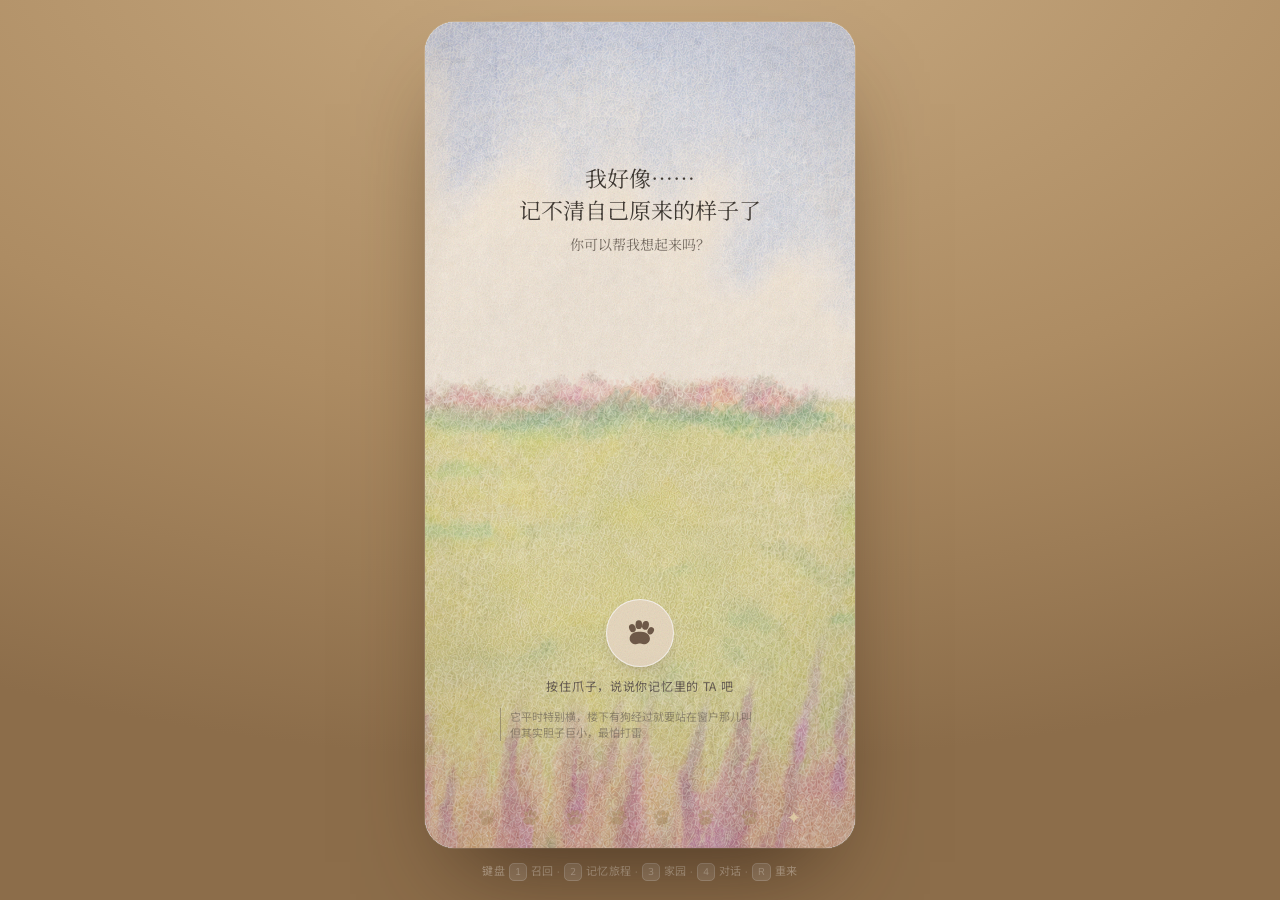
==== commit d8bb88b2: "fix: refine journey scenes and pet input flow" ====
--- a/prototype/index.html
+++ b/prototype/index.html
@@ -60,22 +60,23 @@
         <p class="journey-kicker" id="journeyKicker">召回 TA</p>
         <h2 class="journey-title" id="journeyTitle">我好像……记不清自己原来的样子了</h2>
         <p class="journey-copy" id="journeyCopy">你可以帮我想起来吗？</p>
+        <div class="journey-voice-example" id="journeyVoiceExample" hidden aria-live="polite"></div>
         <div class="journey-creator" id="journeyCreator">
           <button class="journey-voice" id="journeyVoice" type="button" aria-label="按住爪子，说说你记忆里的 TA 吧">
             <svg viewBox="0 0 26 26"><use href="#paw"></use></svg>
           </button>
           <span class="journey-voice-label" id="journeyVoiceLabel">按住爪子，说说你记忆里的 TA 吧</span>
+          <div class="journey-voice-hint" id="journeyVoiceHint" hidden><span class="journey-voice-quote" id="journeyVoiceQuote"></span></div>
         </div>
         <div class="journey-confirm" id="journeyConfirm" hidden>
           <div class="journey-confirm-tools">
-            <p>照片会帮助我更快找回自己的样子。</p>
             <label class="journey-add-photo" aria-label="补充照片，让小狗更像记忆里的样子">
               <input id="journeyRegeneratePhoto" type="file" accept="image/*">
               <svg viewBox="0 0 24 24" aria-hidden="true"><use href="#camera"></use></svg>
               <span>补充照片</span>
             </label>
           </div>
-          <button class="ghost-btn journey-confirm-btn" id="journeyConfirmBtn" type="button">暂时跳过</button>
+          <button class="ghost-btn journey-confirm-btn" id="journeyConfirmBtn" type="button">跳过</button>
         </div>
       </div>
     </section>
@@ -151,6 +152,7 @@
     <div class="rec-overlay" id="recOverlay" hidden>
       <div class="rec-card">
         <div class="wave" id="wave" aria-hidden="true"></div>
+        <p class="rec-pause" id="recPause" aria-live="polite"></p>
         <p class="rec-tip" id="recTip">松开结束</p>
       </div>
     </div>
--- a/prototype/style.css
+++ b/prototype/style.css
@@ -287,6 +287,11 @@
 .journey-world::before{ content:""; position:absolute; inset:-12%; z-index:1; pointer-events:none; background:radial-gradient(circle at 52% 48%,rgba(255,255,255,.78) 0 7%,transparent 25%),radial-gradient(circle at 30% 25%,rgba(255,255,255,.55) 0 4%,transparent 23%),radial-gradient(circle at 78% 68%,rgba(173,202,255,.55) 0 8%,transparent 28%); filter:blur(24px); opacity:.95; transition:opacity 2s var(--ease); }
 .journey-world::after{ content:""; position:absolute; inset:0; z-index:0; pointer-events:none; background:#A7C7F0 url("assets/swimming.png") center 55% / cover no-repeat; opacity:0; transition:opacity 2.2s var(--ease); }
 .journey-world[data-state="creation"]::after{
+  opacity:1 !important;
+  background:#E8E3D4 url("assets/grass.png") center / cover no-repeat;
+  transition:none;
+}
+.journey-world[data-state="confirming"]::after{
   opacity:1 !important;
   background:#E8E3D4 url("assets/grass.png") center / cover no-repeat;
   transition:none;
@@ -318,6 +323,7 @@
 /* 群狗整体下移，避开上方文案；视频上下边缘本就是同一片米色，用 box-shadow 把移出后露出的部分补齐，随视频一起淡入 */
 .journey-group-video{ position:absolute; inset:0; z-index:6; width:100%; height:100%; object-fit:cover; opacity:0; pointer-events:none; transition:opacity .8s ease; transform:translateY(21%); box-shadow:0 0 0 500px #ECCDAE; }
 .journey-world.is-group-crossing .journey-group-video{ opacity:1; }
+.journey-world.is-group-crossing .journey-group-video{ transition:none; }
 .journey-particles{ position:absolute; inset:0; opacity:.55; background-image:radial-gradient(circle,rgba(255,248,204,.9) 0 2px,transparent 3px); background-size:82px 96px; animation:floatParticles 8s linear infinite; }
 @keyframes floatParticles{ to{ transform:translateY(-96px); } }
 .journey-pet{ left:35%; bottom:35%; width:106px; margin-left:-53px; z-index:5; opacity:0; transition:filter 1.4s,opacity 1.4s,left 1.2s; }
@@ -330,10 +336,16 @@
 .journey-world.is-swimming .journey-pet{ opacity:0; }
 .journey-world.is-rainbow .journey-pet{ left:70%; opacity:1; animation:journeyCross 2.6s var(--ease) forwards; }
 @keyframes journeyCross{ to{ left:94%; transform:translateX(80px); } }
-.journey-progress{ position:absolute; top:calc(17px + env(safe-area-inset-top)); left:24px; z-index:7; display:flex; gap:12px; align-items:center; color:rgba(255,255,255,.7); }
-.journey-paw{ width:15px; height:15px; display:grid; place-items:center; font-size:24px; line-height:1; opacity:.45; transform:rotate(-35deg); transition:opacity .7s,color .7s; }
-.journey-paw.is-done,.journey-paw.is-current{ color:#FFF0B5; opacity:1; text-shadow:0 0 12px rgba(255,225,137,.8); }
-.journey-rainbow-mark{ font-size:18px; color:#FFF1C2; opacity:.8; }
+.journey-progress{ position:absolute; left:12%; right:12%; bottom:2.5%; z-index:7; display:flex; justify-content:space-between; align-items:center; pointer-events:none; color:rgba(125,103,75,.44); }
+.journey-progress[hidden]{ display:none; }
+.journey-paw{ width:19px; height:19px; display:grid; place-items:center; opacity:.48; transform:rotate(-18deg); transition:opacity .7s,color .7s; animation:journeyPawFloat 3.2s ease-in-out infinite; }
+.journey-paw:nth-child(2n){ transform:rotate(11deg); }
+.journey-paw:nth-child(3n){ transform:rotate(-8deg); }
+.journey-paw svg{ width:100%; height:100%; fill:currentColor; }
+.journey-paw.is-ambient{ color:rgba(176,148,99,.62); opacity:.7; }
+.journey-paw.is-done,.journey-paw.is-current{ color:#B49363; opacity:.88; filter:drop-shadow(0 2px 4px rgba(153,119,73,.22)); }
+@keyframes journeyPawFloat{ 0%,100%{ translate:0 0; } 50%{ translate:0 -4px; } }
+.journey-rainbow-mark{ width:19px; height:19px; display:grid; place-items:center; font-size:18px; line-height:1; color:#FFF1C2; opacity:.8; transform:translateY(-1px); }
 .journey-card{ position:absolute; left:18px; right:18px; bottom:18px; z-index:8; padding:19px 19px calc(17px + env(safe-area-inset-bottom)); border-radius:22px; background:rgba(255,248,232,.9); box-shadow:0 15px 35px -20px rgba(49,71,105,.65); backdrop-filter:blur(8px); }
 .journey-card.is-over-water{ top:58px; bottom:auto; }
 .journey-card.is-creating{ top:17%; bottom:auto; padding:0 22px; background:transparent; box-shadow:none; backdrop-filter:none; text-align:center; }
@@ -356,7 +368,19 @@
 .journey-card.is-flowing .journey-copy{ color:#756B61; font-size:14px; text-shadow:none; }
 .journey-kicker{ margin:0 0 7px; color:var(--terracotta-d); font-size:11px; letter-spacing:.14em; }
 .journey-title{ margin:0; font-family:var(--font-story); font-weight:400; font-size:20px; line-height:1.45; color:var(--ink); }
+.journey-title.is-typewriter{ white-space:pre-line; }
+.journey-pet-name{
+  display:inline-block; min-width:3.2em; padding:0 2px 2px; margin-right:3px;
+  border-bottom:1px solid rgba(64,58,52,.55); color:#403A34; cursor:text;
+}
+.journey-pet-name:focus{ outline:none; border-bottom-color:#403A34; }
 .journey-copy{ margin:7px 0 15px; color:var(--ink-mid); font-family:var(--font-story); font-size:14px; line-height:1.65; }
+.journey-voice-example{ position:absolute; left:0; right:0; top:112px; max-width:340px; max-height:38vh; margin:0 auto; overflow:auto; color:#756B61; font-family:var(--font-story); font-size:13px; line-height:1.65; text-align:center; white-space:pre-line; }
+.journey-voice-example[hidden]{ display:none; }
+.journey-voice-hint[hidden]{ display:none; }
+.journey-voice-hint{ margin-top:4px; min-height:34px; color:rgba(102,93,84,.6); font-size:11px; line-height:1.5; text-align:left; }
+.journey-voice-quote{ display:block; max-width:280px; margin:0 auto; padding-left:9px; border-left:1px solid rgba(102,93,84,.45); opacity:1; transition:opacity .35s ease; white-space:pre-line; }
+.journey-voice-quote.is-fading{ opacity:0; }
 .journey-creator,.journey-memory,.journey-reveal{ display:flex; flex-direction:column; gap:10px; }
 .journey-creator[hidden],.journey-memory[hidden],.journey-reveal[hidden]{ display:none; }
 .journey-upload{ display:flex; align-items:center; justify-content:center; min-height:42px; border:1px dashed rgba(75,58,46,.28); border-radius:12px; color:var(--ink-mid); font-size:13px; cursor:pointer; }
@@ -412,25 +436,33 @@
 .journey-voice{ width:68px; height:68px; margin:10px auto 0; border:0; border-radius:50%; color:#705A49; background:#E7D8BF; box-shadow:0 6px 16px -9px rgba(69,55,43,.55),inset 0 0 0 1px rgba(255,255,255,.7); display:grid; place-items:center; cursor:pointer; transition:transform .25s var(--ease),background .25s; }
 .journey-voice svg{ width:31px; height:31px; fill:currentColor; }
 .journey-voice:hover{ transform:scale(1.05); background:#DDC9AA; }
-.journey-voice.is-listening{ animation:journeyListen 1s ease-in-out infinite; background:#D9B68C; }
+.journey-voice.is-listening,.journey-voice.is-holding{
+  background:#CFA66D;
+  color:#60452F;
+  animation:none;
+  transform:none;
+  box-shadow:0 0 0 8px rgba(242,197,110,.28),0 0 30px 7px rgba(242,197,110,.62),0 8px 18px -6px rgba(120,80,40,.44);
+}
+.journey-voice.is-listening svg,.journey-voice.is-holding svg{ opacity:1; filter:drop-shadow(0 0 4px rgba(255,241,190,.9)); }
 @keyframes journeyListen{ 50%{ transform:scale(1.12); box-shadow:0 0 0 10px rgba(221,201,170,.45); } }
 .journey-voice-label{ color:#665D54; font-size:12px; letter-spacing:.06em; }
 .journey-confirm[hidden]{ display:none; }
 .journey-confirm{ display:flex; flex-direction:column; align-items:center; gap:9px; }
-.journey-card.is-confirming .journey-confirm{ margin-top:9vh; }
+.journey-card.is-confirming .journey-confirm{ margin-top:31vh; flex-direction:row; justify-content:center; align-items:center; gap:12px; }
+.journey-card.is-confirming .journey-confirm-btn{ margin-top:0; }
 .journey-confirm-pet{ width:168px; height:168px; display:grid; place-items:center; margin:0 auto 4px; }
 .journey-confirm-pet img{ display:block; width:100%; height:auto; filter:drop-shadow(0 13px 16px rgba(81,66,48,.2)); }
 .journey-confirm-note{ margin:0; color:#665D54; font-family:var(--font-story); font-size:14px; }
 .journey-confirm-tools{ display:flex; flex-direction:column; align-items:center; justify-content:center; gap:8px; color:#756B61; font-size:11px; line-height:1.5; text-align:center; }
 .journey-confirm-tools p{ margin:0; }
-.journey-add-photo{ min-height:36px; padding:0 14px; border:1px solid rgba(75,58,46,.22); border-radius:999px; display:flex; align-items:center; justify-content:center; gap:7px; color:#705A49; background:rgba(255,255,255,.56); box-shadow:0 7px 16px -13px rgba(69,55,43,.65); cursor:pointer; transition:transform .25s var(--ease),background .25s,border-color .25s; }
+.journey-add-photo{ width:112px; height:40px; box-sizing:border-box; padding:0 10px; border:1px solid rgba(75,58,46,.22); border-radius:999px; display:flex; align-items:center; justify-content:center; gap:7px; color:#705A49; background:rgba(255,255,255,.56); box-shadow:0 7px 16px -13px rgba(69,55,43,.65); cursor:pointer; transition:transform .25s var(--ease),background .25s,border-color .25s; }
 .journey-add-photo input{ display:none; }
 .journey-add-photo svg{ width:17px; height:17px; }
 .journey-add-photo span{ font-size:12px; line-height:1; }
 .journey-add-photo:hover{ transform:translateY(-1px); background:rgba(255,255,255,.76); border-color:rgba(112,90,73,.38); }
 .journey-confirm-pet img.is-regenerating{ opacity:.42; filter:blur(7px) drop-shadow(0 13px 16px rgba(81,66,48,.2)); animation:journeyRegenerate 1.1s ease-in-out infinite; }
 @keyframes journeyRegenerate{ 50%{ opacity:.78; transform:scale(1.035); } }
-.journey-confirm-btn{ margin-top:4px; padding:11px 28px; font-size:12px; }
+.journey-confirm-btn{ width:112px; height:40px; box-sizing:border-box; margin-top:4px; padding:0; font-size:12px; }
 
 /* ── 房间（场景 1 / 2） ───────────────────────────── */
 .room{                              /* 参考图里没有地平线：一整片牛皮纸，物件靠影子落地 */
@@ -855,12 +887,14 @@
 }
 .rec-overlay[hidden]{ display:none; }
 @keyframes fade{ from{opacity:0} to{opacity:1} }
-.rec-card{ display:flex; flex-direction:column; align-items:center; gap:18px; }
+.rec-card{ display:flex; flex-direction:column; align-items:center; gap:12px; }
 .wave{ display:flex; align-items:center; gap:5px; height:56px; }
 .wave i{ width:4px; border-radius:2px; background:var(--bulb); height:10px;
   animation:wave .9s ease-in-out infinite; }
 @keyframes wave{ 0%,100%{ height:9px; opacity:.6 } 50%{ height:42px; opacity:1 } }
 .rec-tip{ margin:0; font-size:12.5px; letter-spacing:.14em; color:rgba(247,232,205,.75); }
+.rec-pause{ margin:0; min-height:42px; font-size:16px; line-height:1.45; text-align:center; color:rgba(247,232,205,.9); opacity:0; transition:opacity .35s ease; }
+.rec-pause.is-visible{ opacity:1; }
 
 /* ── 响应式 ───────────────────────────────────────── */
 @media (max-width:520px){
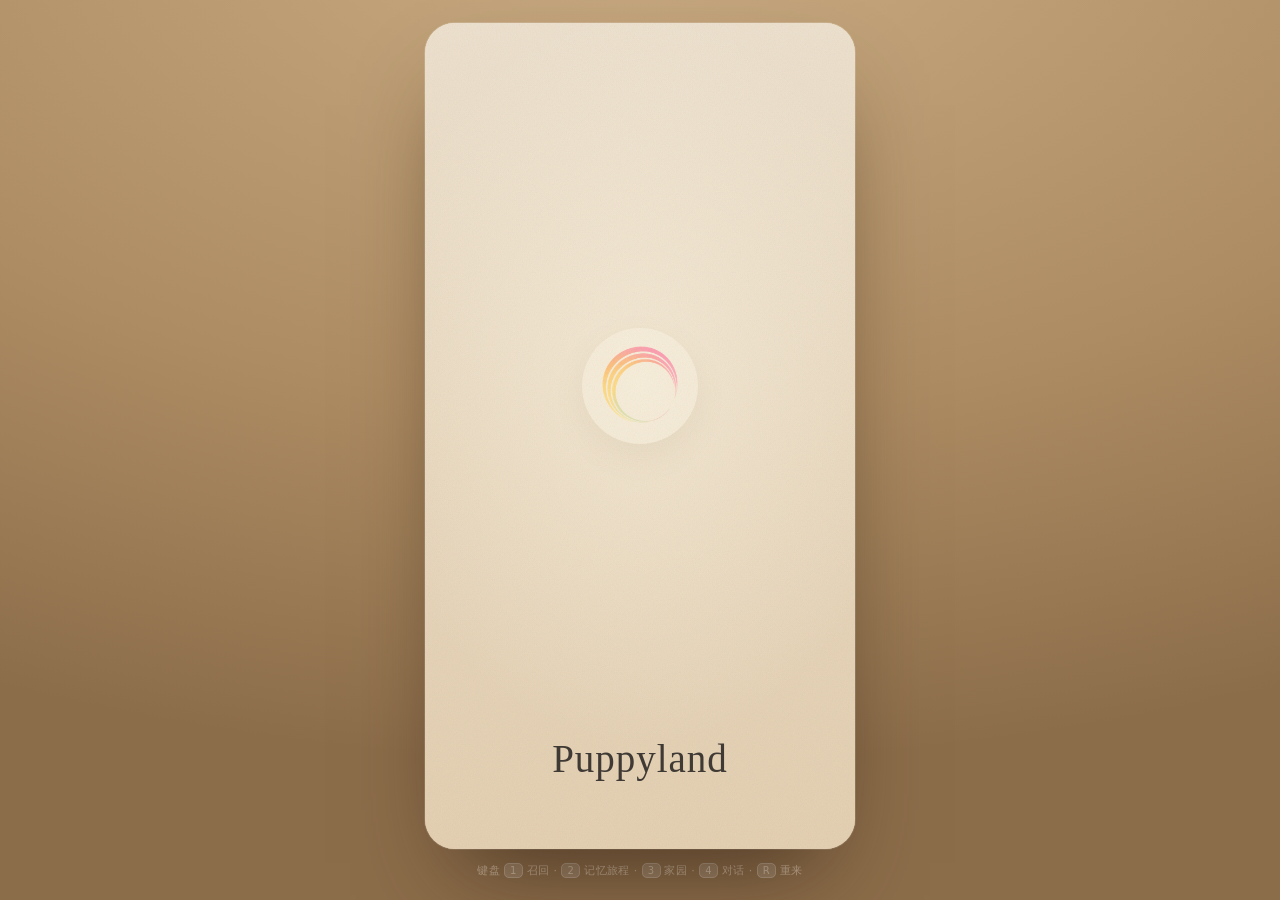
==== commit 51bfdb04: "chore: 替换主页背景图为无小狗版本，换用国内 CDN 字体 - home-v2.png → home-v3.png（无小狗，避免与 AI 生成宠物重叠） - Google Fonts 切换到 f" ====
--- a/prototype/index.html
+++ b/prototype/index.html
@@ -6,7 +6,9 @@
 <title>Puppyland</title>
 <link rel="preconnect" href="https://fonts.googleapis.com">
 <link rel="preconnect" href="https://fonts.gstatic.com" crossorigin>
-<link rel="stylesheet" href="https://fonts.googleapis.com/css2?family=Noto+Sans+SC:wght@300;400;500&family=Noto+Serif+SC:wght@300;400;500&family=Nunito:wght@400;600&family=Schoolbell&display=swap">
+<link rel="stylesheet" href="https://cdn.bootcdn.net/ajax/libs/font-awesome/6.5.0/css/all.min.css">
+<link rel="stylesheet" href="https://cdn.bootcdn.net/ajax/libs/normalize/8.0.1/normalize.min.css">
+<link rel="stylesheet" href="https://fonts.googleapis.cn/css2?family=Noto+Sans+SC:wght@300;400;500&family=Noto+Serif+SC:wght@300;400;500&family=Nunito:wght@400;600&family=Schoolbell&display=swap" crossorigin>
 <link rel="stylesheet" href="style.css">
 </head>
 <body>
@@ -35,7 +37,6 @@
         <img src="assets/puppyland-mark.png" alt="">
       </div>
       <div class="splash-brand" aria-label="Puppyland">
-        <img src="assets/puppyland-mark.png" alt="">
         <span>Puppyland</span>
       </div>
     </section>
@@ -161,6 +162,7 @@
   <p class="stage-note">键盘 <kbd>1</kbd> 召回 · <kbd>2</kbd> 记忆旅程 · <kbd>3</kbd> 家园 · <kbd>4</kbd> 对话 · <kbd>R</kbd> 重来</p>
 </div>
 
+<script>window.MEMORY_HOME_API = 'http://localhost:8001/api/v1';</script>
 <script src="app.js"></script>
 </body>
 </html>
--- a/prototype/style.css
+++ b/prototype/style.css
@@ -650,13 +650,13 @@
 .neighborhood-map>img{ width:100%; height:100%; display:block; object-fit:cover; }
 .neighborhood-scene.is-settled .neighborhood-map{ opacity:1; transform:scale(1); }
 .neighborhood-scene.is-entering .neighborhood-map{ opacity:1; transform:translateY(-11%) scale(2.4); filter:saturate(.92) brightness(1.05); }
-/* 推镜末尾交叉淡入房子特写。用的就是主页那张 home-v2.png，渲染方式与 .home-art
+/* 推镜末尾交叉淡入房子特写。用的就是主页那张 home-v3.png，渲染方式与 .home-art
    完全一致，所以切到 home 场景时画面重合，房子不跳、不换姿势。
    社区图只有 1086x1448 且压缩很重，推镜到 2.4 倍已是它的分辨率上限，
    再往里推必须靠这一层，不能靠放大原图。 */
 .neighborhood-closeup{
   position:absolute; inset:0; z-index:3; opacity:0; pointer-events:none;
-  background:#EBD7BE url("assets/home-v2.png") center / 100% auto no-repeat;
+  background:#EBD7BE url("assets/home-v3.png") center / 100% auto no-repeat;
   transition:opacity 1s var(--ease);
 }
 .neighborhood-scene.is-closeup .neighborhood-closeup{ opacity:1; }
@@ -704,7 +704,7 @@
 .home-art{
   position:absolute; inset:0;
   /* 按参考图比例显示，房子不被拉伸；底部以纸张色延展 */
-  background:#EBD7BE url("assets/home-v2.png") center / 100% auto no-repeat;
+  background:#EBD7BE url("assets/home-v3.png") center / 100% auto no-repeat;
   transition:filter 1.1s var(--ease), transform 1.1s var(--ease);
 }
 .home-night{
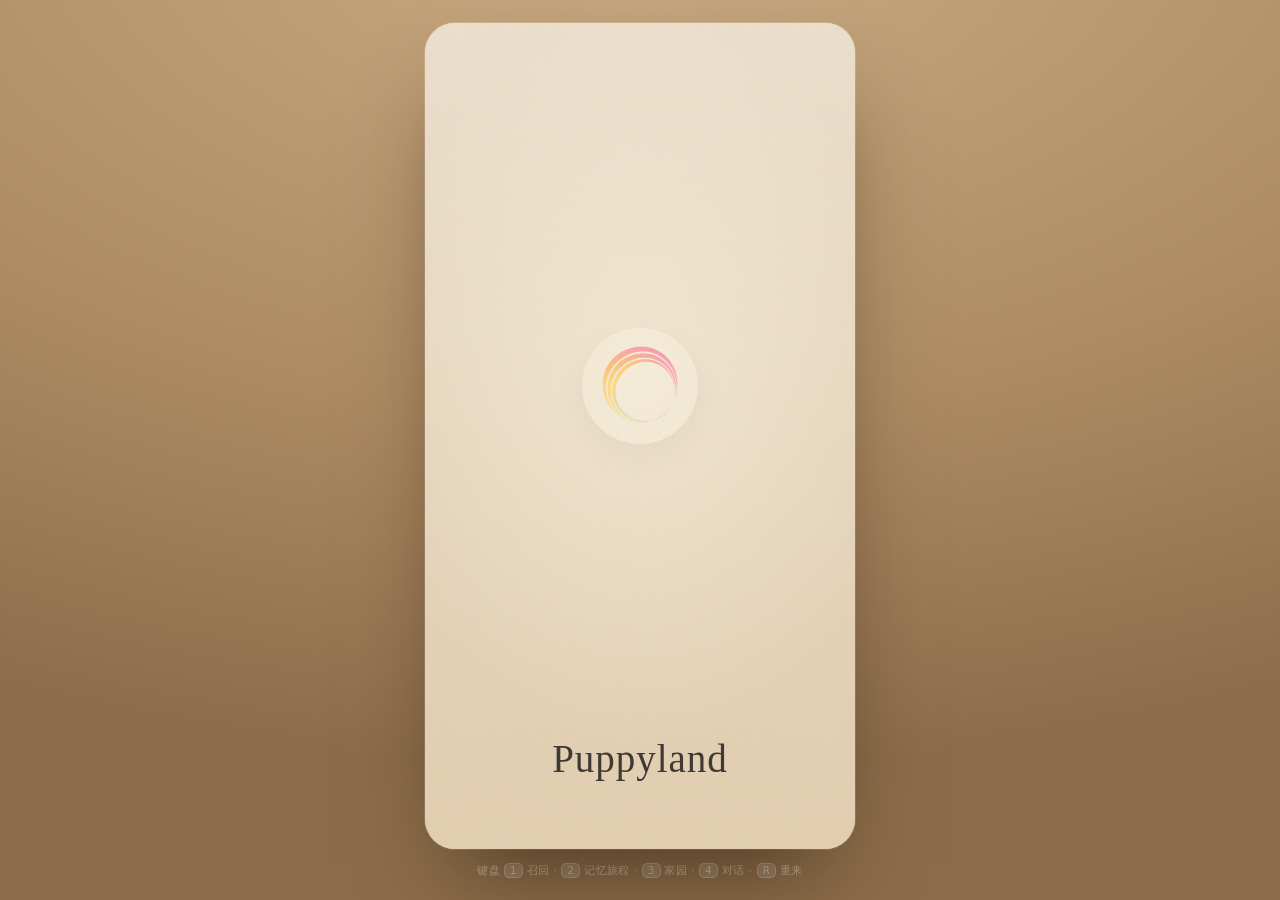
==== commit 82e3f585: "fix: 生产环境部署 API 地址改为相对路径，支持 PNA 部署到 https 公网后，原硬编码的 http://localhost:8001 触发浏览器 Private Network Acce" ====
--- a/prototype/index.html
+++ b/prototype/index.html
@@ -162,7 +162,13 @@
   <p class="stage-note">键盘 <kbd>1</kbd> 召回 · <kbd>2</kbd> 记忆旅程 · <kbd>3</kbd> 家园 · <kbd>4</kbd> 对话 · <kbd>R</kbd> 重来</p>
 </div>
 
-<script>window.MEMORY_HOME_API = 'http://localhost:8001/api/v1';</script>
+<!--
+  后端地址优先级：
+    1. 显式设置 window.MEMORY_HOME_API（部署时通过构建/Caddy/反代注入）
+    2. 与前端同源的 /api/v1（推荐用 Caddy/nginx 反代，避免 CORS 与 PNA）
+    3. 仅本地开发兜底用 http://localhost:8001/api/v1
+-->
+<script>window.MEMORY_HOME_API = window.MEMORY_HOME_API || ((location.protocol === 'https:' || location.hostname !== 'localhost' && location.hostname !== '127.0.0.1') ? '/api/v1' : 'http://localhost:8001/api/v1');</script>
 <script src="app.js"></script>
 </body>
 </html>
--- a/prototype/style.css
+++ b/prototype/style.css
@@ -809,9 +809,11 @@
 .companion-pet{
   position:absolute; z-index:5; right:12px; bottom:78px; left:auto; width:84px; margin:0;
   filter:drop-shadow(0 9px 10px rgba(74,50,31,.18)); pointer-events:none;
-  transition:transform .45s var(--ease);
+  transition:transform .45s var(--ease), filter 1.1s var(--ease);
 }
 .companion-pet .pet{ width:100%; height:auto; }
+.companion-pet .generated-dog-img{ transition:filter 1.1s var(--ease); }
+.home-hub.is-lights-off ~ .scene.companion .companion-pet .generated-dog-img{ filter:brightness(.73) saturate(.78); }
 
 /* 叙事流 */
 .thread{
